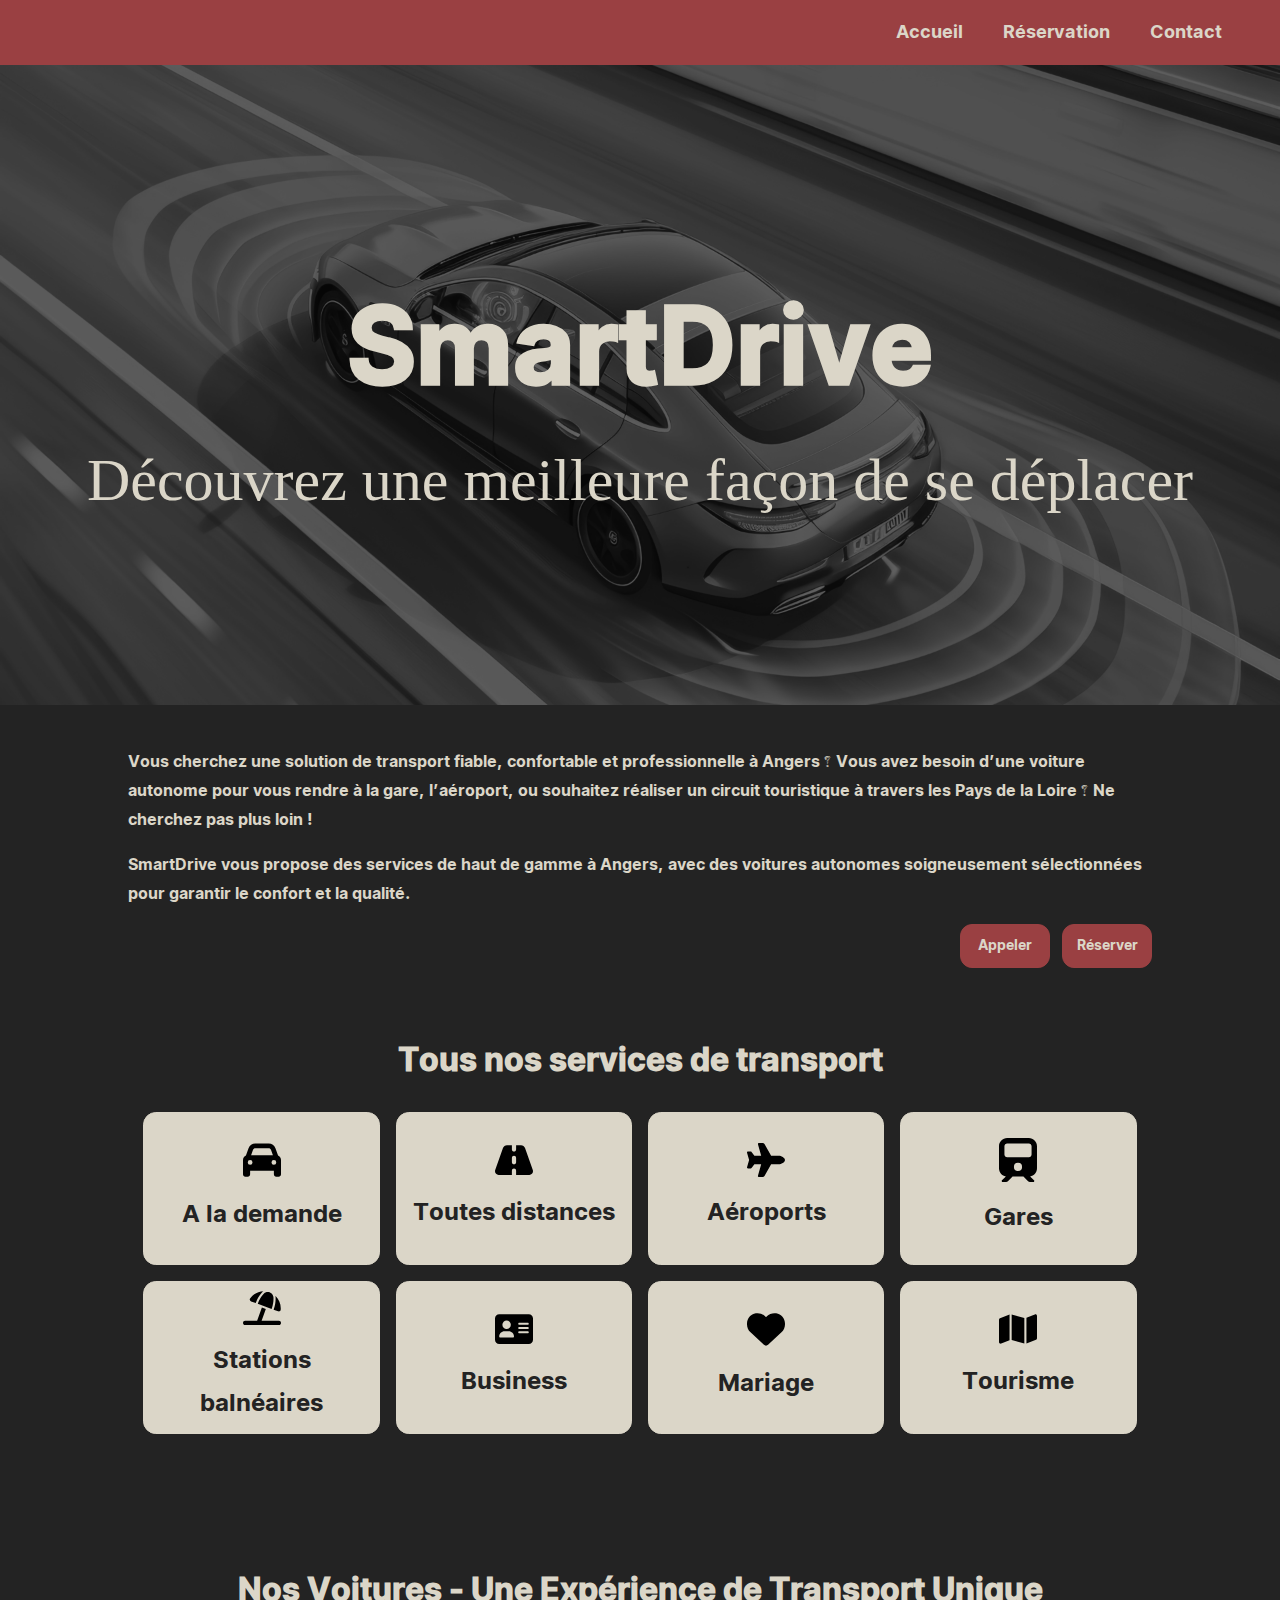
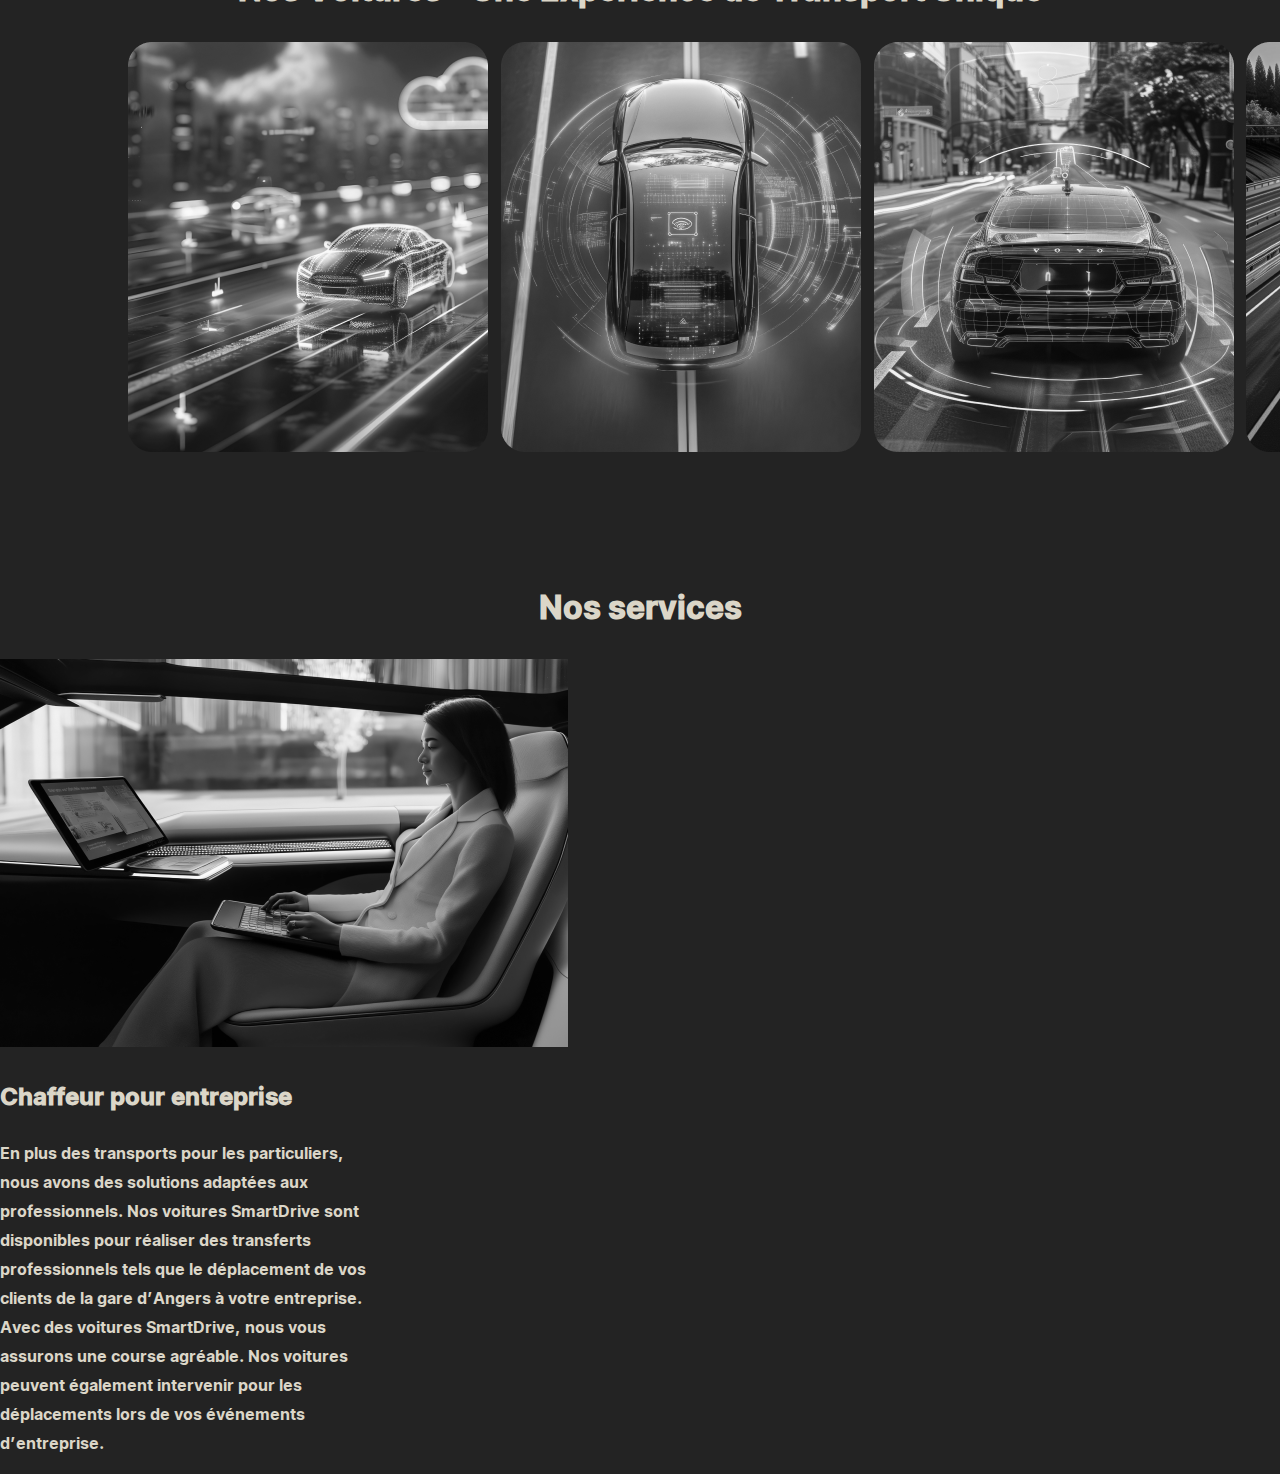
==== index.html @ d7e471d7 "Projet" ====
<!DOCTYPE html>
<html lang="en">
<head>
    <meta charset="UTF-8">
    <meta name="viewport" content="width=device-width, initial-scale=1.0">
    <link rel="stylesheet" href="style.css">
    <link rel="preconnect" href="https://fonts.googleapis.com">
    <link rel="preconnect" href="https://fonts.gstatic.com" crossorigin>
    <link href="https://fonts.googleapis.com/css2?family=Konkhmer+Sleokchher&display=swap" rel="stylesheet">
    <link href="https://fonts.googleapis.com/icon?family=Material+Icons" rel="stylesheet">
    <title>SmartDrive - Accueil</title>
</head>
<body>
    <nav>
        <div id="nav">
            <div id="nav-container">
                <a id="nav-logo" href="">
                    <img src="">
                </a>
                <ul id="nav-listing">
                    <li><a href="index.html">Accueil</a></li>
                    <li><a href="">Réservation</a></li>
                    <li><a href="">Contact</a></li>
                </ul>
            </div>
        </div>
    </nav>
    <header>
        <div id="SmartDrive">
            <h1>SmartDrive</h1>
            <p>Découvrez une meilleure façon de se déplacer</p>
        </div>
    </header>
    <main>
        <div>
            <div id="header-txt">
                <p>Vous cherchez une solution de transport fiable, confortable et professionnelle à Angers ? Vous avez besoin d’une voiture autonome pour vous rendre à la gare, l’aéroport, ou souhaitez réaliser un circuit touristique à travers les Pays de la Loire ? Ne cherchez pas plus loin !</p>
                <p>SmartDrive vous propose des services de haut de gamme à Angers, avec des voitures autonomes soigneusement sélectionnées pour garantir le confort et la qualité.</p>
            </div>
            <div id="CTA">
                <button type="button"><a href="index.html">Appeler</a></button>
                <button type="button"><a href="/">Réserver</a></button>
            </div>
        </div>
        <div>
            <h1>Tous nos services de transport</h1>
        </div>
        <div id="card">
            <button type="button">
                <a href="index.html">
                    <img src="Images/car-solid.svg">
                    <p>A la demande</p>
                </a>
            </button>
            <button type="button">
                <a href="index.html">
                    <img src="Images/road-solid.svg">
                    <p>Toutes distances</p>
                </a>
            </button>
            <button type="button">
                <a href="index.html">
                    <img src="Images/plane-solid.svg">
                    <p>Aéroports</p>
                </a>
            </button>
            <button type="button">
                <a href="index.html">
                    <img src="Images/train-solid.svg">
                    <p>Gares</p>
                </a>
            </button>
            <button type="button">
                <a href="index.html">
                    <img src="Images/umbrella-beach-solid.svg">
                    <p>Stations balnéaires</p>
                </a>
            </button>
            <button type="button">
                <a href="index.html">
                    <img src="Images/address-card-solid.svg">
                    <p>Business</p>
                </a>
            </button>
            <button type="button">
                <a href="index.html">
                    <img src="Images/heart-solid.svg">
                    <p>Mariage</p>
                </a>
            </button>
            <button type="button">
                <a href="index.html">
                    <img src="Images/map-solid.svg">
                    <p>Tourisme</p>
                </a>
            </button>
        </div>
        <div>
            <h1>Nos Voitures - Une Expérience de Transport Unique</h1>
        </div>
        <div id="slider-container">
            <div id="slider">
                <img src="Images/Photo slides.png">
                <img src="Images/Photo slides (1).png">
                <img src="Images/Photo slides (2).png">
                <img src="Images/Photo slides (3).png">
                <img src="Images/Photo slides (4).png">
                <img src="Images/Photo slides (5).png">
                <img src="Images/Photo slides (6).png">
                <img src="Images/Photo slides (7).png">
                <img src="Images/Photo slides (8).png">
            </div>
        </div>
        <div>
            <h1>Nos services</h1>
        </div>
        <div class="service1">
            <img src="Images/Frame 37.png">
            <div class="txt">
                <h2>Chaffeur pour entreprise</h2>
                <p>En plus des transports pour les particuliers, nous avons des solutions adaptées aux professionnels. Nos voitures SmartDrive sont disponibles pour réaliser des transferts professionnels tels que le déplacement de vos clients de la gare d’Angers à votre entreprise. Avec des voitures SmartDrive, nous vous assurons une course agréable. Nos voitures peuvent également intervenir pour les déplacements lors de vos événements d’entreprise.</p>
            </div>
        </div>
    </main>
    <script src="index.js"></script>    
</body> 
</html>
---- style.css ----
body{
    margin: 0;
    padding: 0;
    font-family: "Konkhmer Sleokchher";
    background-color:#232323;
    color: #DBD6C8;
}
#nav{
    background: #9A4042;
}
#nav-container{
    display: flex;
    align-items: center;
    justify-content: space-between;
    margin-inline: auto;
}
#nav-listing{
    display: flex;
    align-items: center;
    list-style: none;
    padding-right: 3vw;
}
#nav-listing a{
    padding: 10px 20px;
    font-size: 18px;
    text-decoration: none;
    color: #DBD6C8;
}
header{
    background-image:url(Images/AdobeStock_826654348\ 1.png);
    background-repeat: no-repeat;
    background-size: cover;
    display: flex;
    justify-content: center;
    align-items: center;
    height: 50vw;
}
#SmartDrive{
    height: auto;
    display: flex;
    justify-content: center;
    align-items: center;
    flex-direction: column;
}
#SmartDrive h1{
    font-size: 106px;
    margin: 0;
}
#SmartDrive p{
    font-family: Castoro;
    font-size: 60px;
    margin: 0;
}
main h1{
    display: flex;
    justify-content: center;
    align-items: center;

}
#header-txt{
    padding: 2vw 10vw 0;
}
#CTA{
    display: flex;
    justify-content: flex-end;
    align-items: flex-start;
    margin:0 10vw 5vw ;
    gap: 1vw;

}
#CTA button{
    background-color: #9A4042;
    width: 7vw;
    height: 3.5vw;
    border: #9A4042 solid 1px;
    border-radius:12px ;

}
#CTA a {
    color: #DBD6C8;
    text-decoration: none;
    font-size: 14px;
    font-family: "Konkhmer Sleokchher";
}
#card {
    display: flex;
    justify-content: center;
    align-items: center;
    flex-wrap: wrap;
    gap: 1.2vw;
    margin:0 10vw 10vw ;
}
#card img{
    width: 3vw;
}
#card button{
    width: 18.5vw;
    height: 12vw;
    color: #232323;
    background-color: #DBD6C8;
    border: #DBD6C8 solid 1px;
    border-radius: 1vw;
}
#card a{
    text-decoration: none;
    font-size: 24px;
    color:#232323;
    font-family: "Konkhmer Sleokchher";
}
#card p{
    margin: 0;
}
#slider-container{
    margin: 0 0 10vw 10vw;
    overflow: hidden;
}
#slider-container #slider{
    display: flex;
    flex-wrap: nowrap;
    gap: 1vw;
    animation: transform 0.1s ease-out;
}
#service1{
    display: flex;
    justify-content: space-between;
    flex-direction: row;
}
.txt{
    width: 30vw;
}
#service1 img{
    width: 50%;
    height: 50%;
}
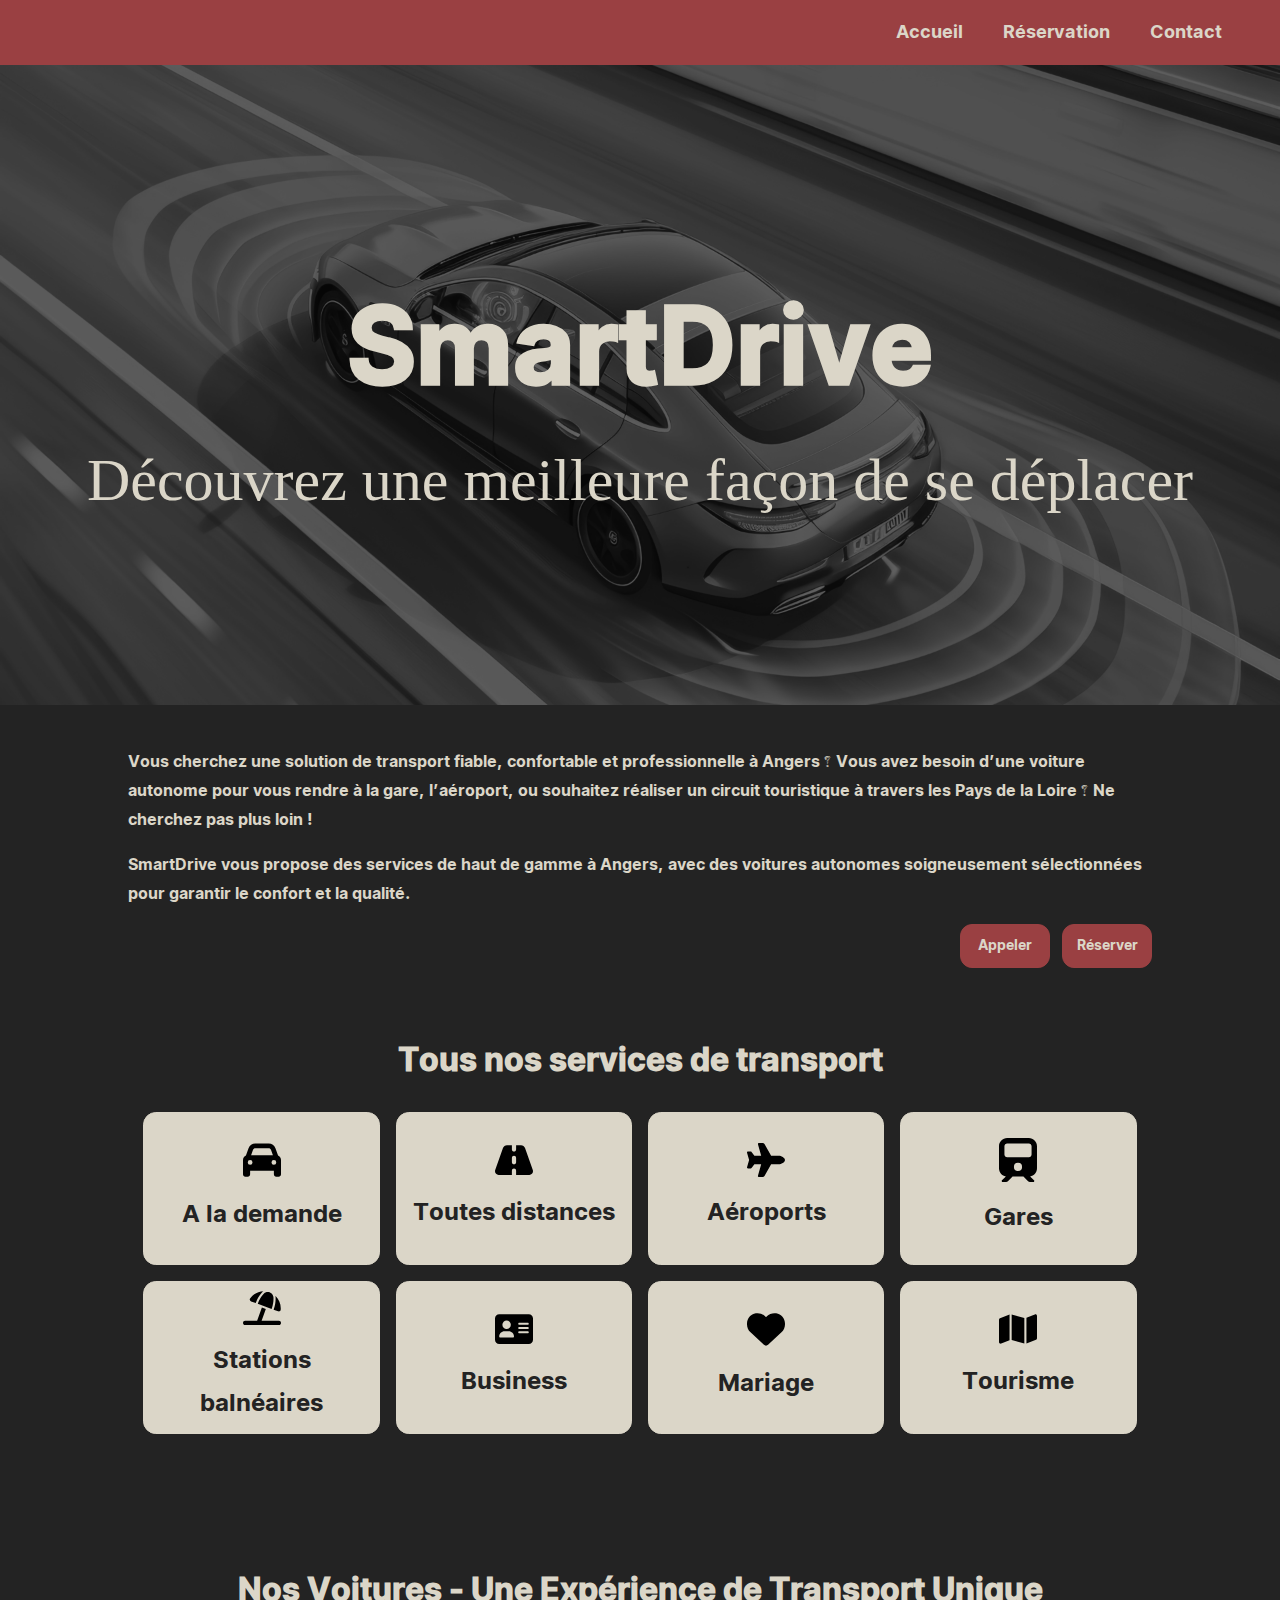
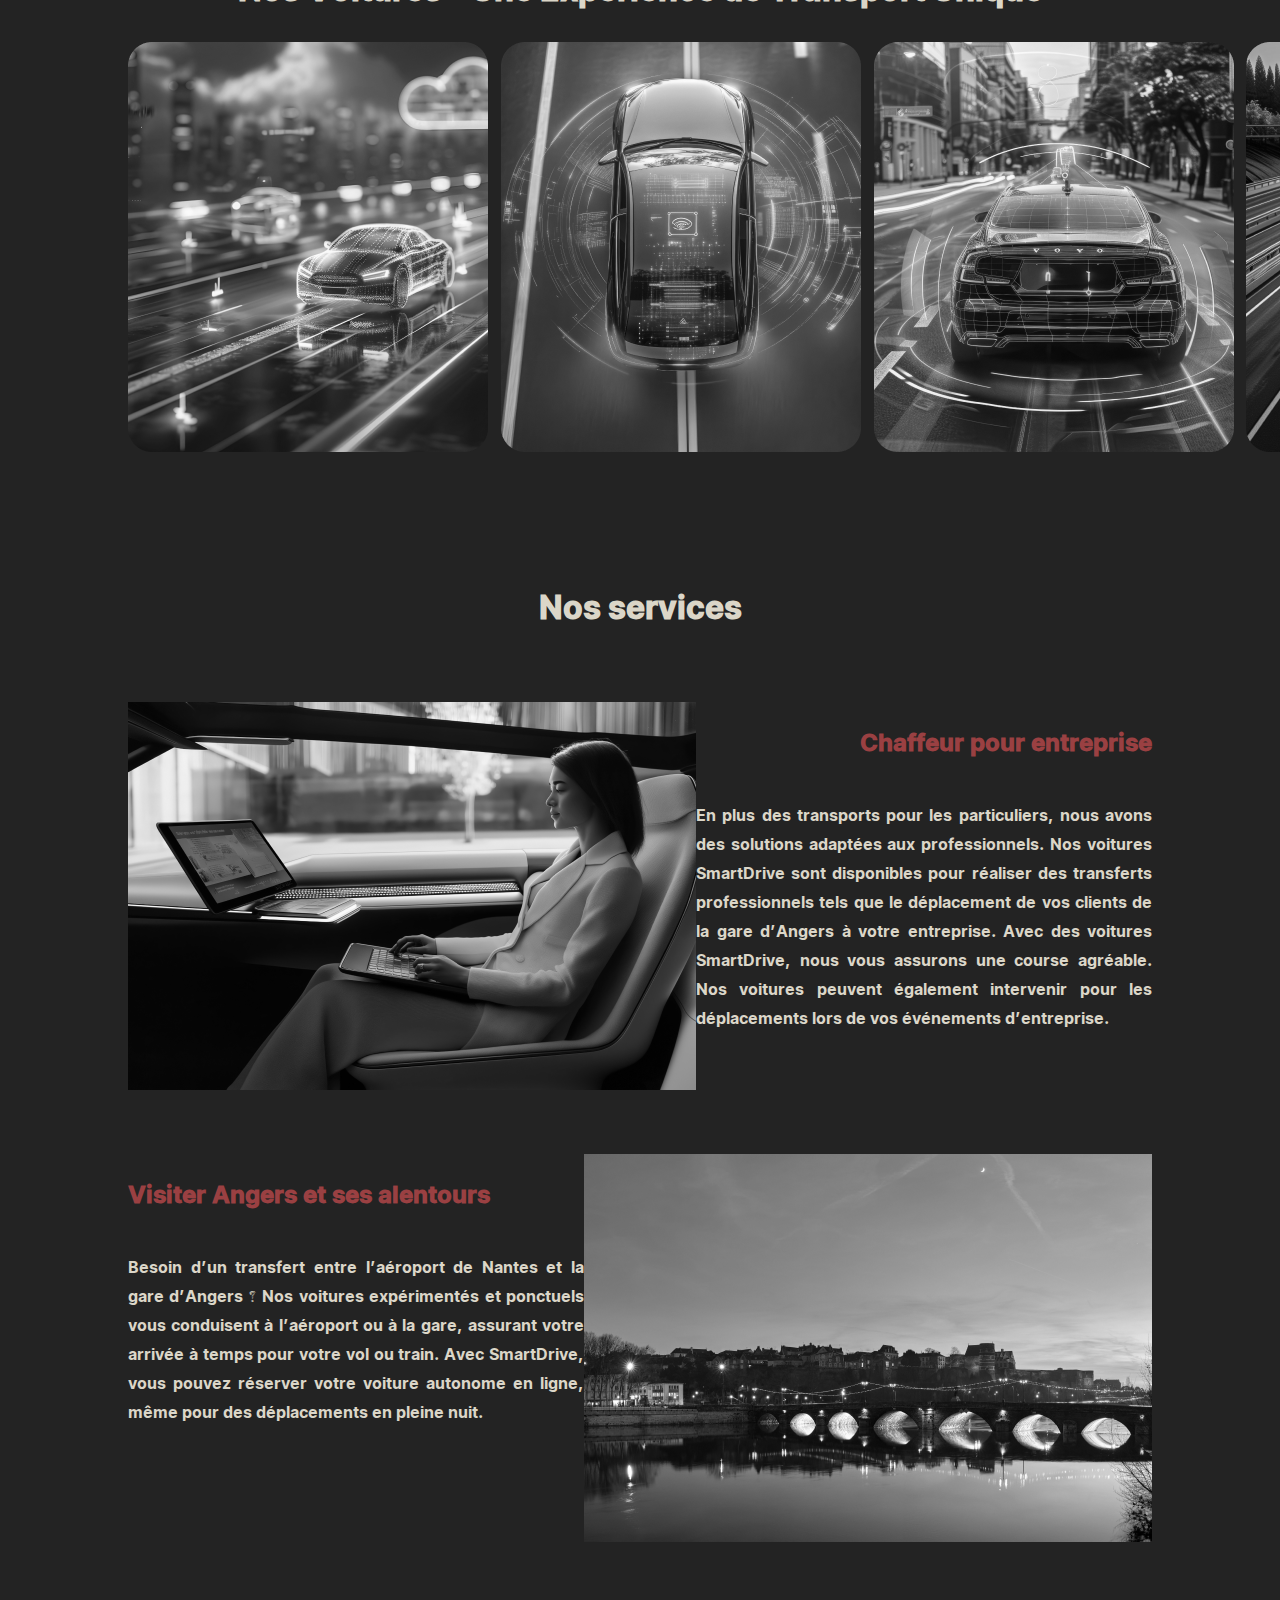
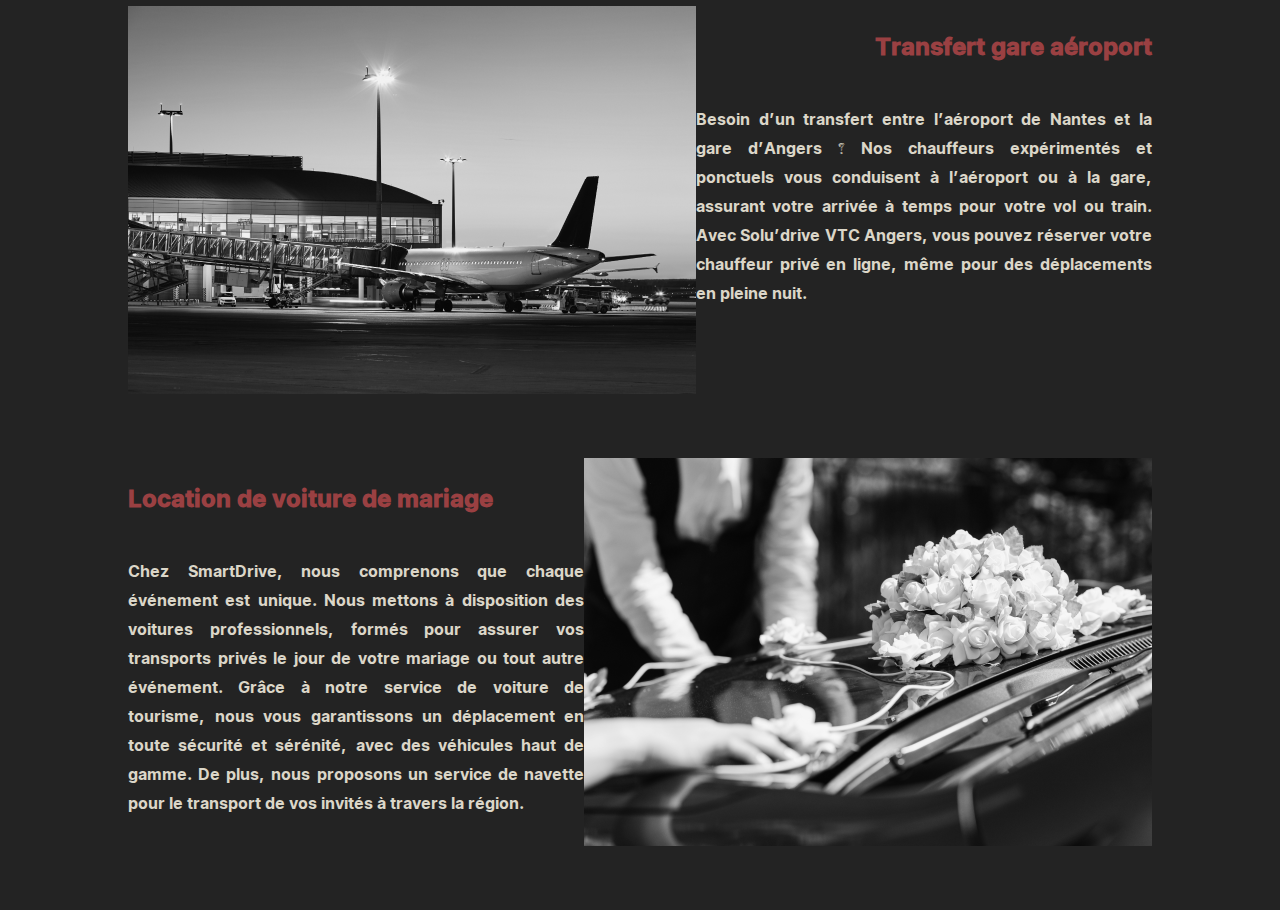
==== commit de7c547c: "Manque Footer" ====
--- a/index.html
+++ b/index.html
@@ -114,14 +114,38 @@
         <div>
             <h1>Nos services</h1>
         </div>
-        <div class="service1">
+        <div class="service">
             <img src="Images/Frame 37.png">
-            <div class="txt">
+            <div class="service-txt">
                 <h2>Chaffeur pour entreprise</h2>
                 <p>En plus des transports pour les particuliers, nous avons des solutions adaptées aux professionnels. Nos voitures SmartDrive sont disponibles pour réaliser des transferts professionnels tels que le déplacement de vos clients de la gare d’Angers à votre entreprise. Avec des voitures SmartDrive, nous vous assurons une course agréable. Nos voitures peuvent également intervenir pour les déplacements lors de vos événements d’entreprise.</p>
             </div>
         </div>
+        <div class="service">
+            <div class="service2-txt">
+                <h2>Visiter Angers et ses alentours</h2>
+                <p>Besoin d’un transfert entre l’aéroport de Nantes et la gare d’Angers ? Nos voitures expérimentés et ponctuels vous conduisent à l’aéroport ou à la gare, assurant votre arrivée à temps pour votre vol ou train. Avec SmartDrive, vous pouvez réserver votre voiture autonome en ligne, même pour des déplacements en pleine nuit.</p>
+            </div>
+            <img src="Images/Frame 37 (1).png">
+        </div>
+        <div class="service">
+            <img src="Images/Frame 37 (2).png">
+            <div class="service-txt">
+                <h2>Transfert gare aéroport</h2>
+                <p>Besoin d’un transfert entre l’aéroport de Nantes et la gare d’Angers ? Nos chauffeurs expérimentés et ponctuels vous conduisent à l’aéroport ou à la gare, assurant votre arrivée à temps pour votre vol ou train. Avec Solu’drive VTC Angers, vous pouvez réserver votre chauffeur privé en ligne, même pour des déplacements en pleine nuit.</p>
+            </div>
+        </div>
+        <div class="service">
+            <div class="service2-txt">
+                <h2>Location de voiture de mariage</h2>
+                <p>Chez SmartDrive, nous comprenons que chaque événement est unique. Nous mettons à disposition des voitures professionnels, formés pour assurer vos transports privés le jour de votre mariage ou tout autre événement. Grâce à notre service de voiture de tourisme, nous vous garantissons un déplacement en toute sécurité et sérénité, avec des véhicules haut de gamme. De plus, nous proposons un service de navette pour le transport de vos invités à travers la région.</p>
+            </div>
+            <img src="Images/Frame 37 (3).png">
+        </div>
     </main>
+    <footer>
+        
+    </footer>
     <script src="index.js"></script>    
 </body> 
 </html>--- a/style.css
+++ b/style.css
@@ -120,15 +120,30 @@
     gap: 1vw;
     animation: transform 0.1s ease-out;
 }
-#service1{
+.service{
     display: flex;
     justify-content: space-between;
     flex-direction: row;
+    margin:5vw 10vw 5vw ;
 }
-.txt{
-    width: 30vw;
+.service-txt{
+    display: flex;
+    align-items: flex-end;
+    flex-direction: column;
+    width: 50%;
+    text-align: justify;
 }
-#service1 img{
+#service img{
+    max-width: 50%;
+    max-height: 50%;
+}
+.service2-txt{
+    display: flex;
+    align-items: flex-start;
+    flex-direction: column;
     width: 50%;
-    height: 50%;
+    text-align: justify;
+}
+.service h2{
+    color: #9A4042;
 }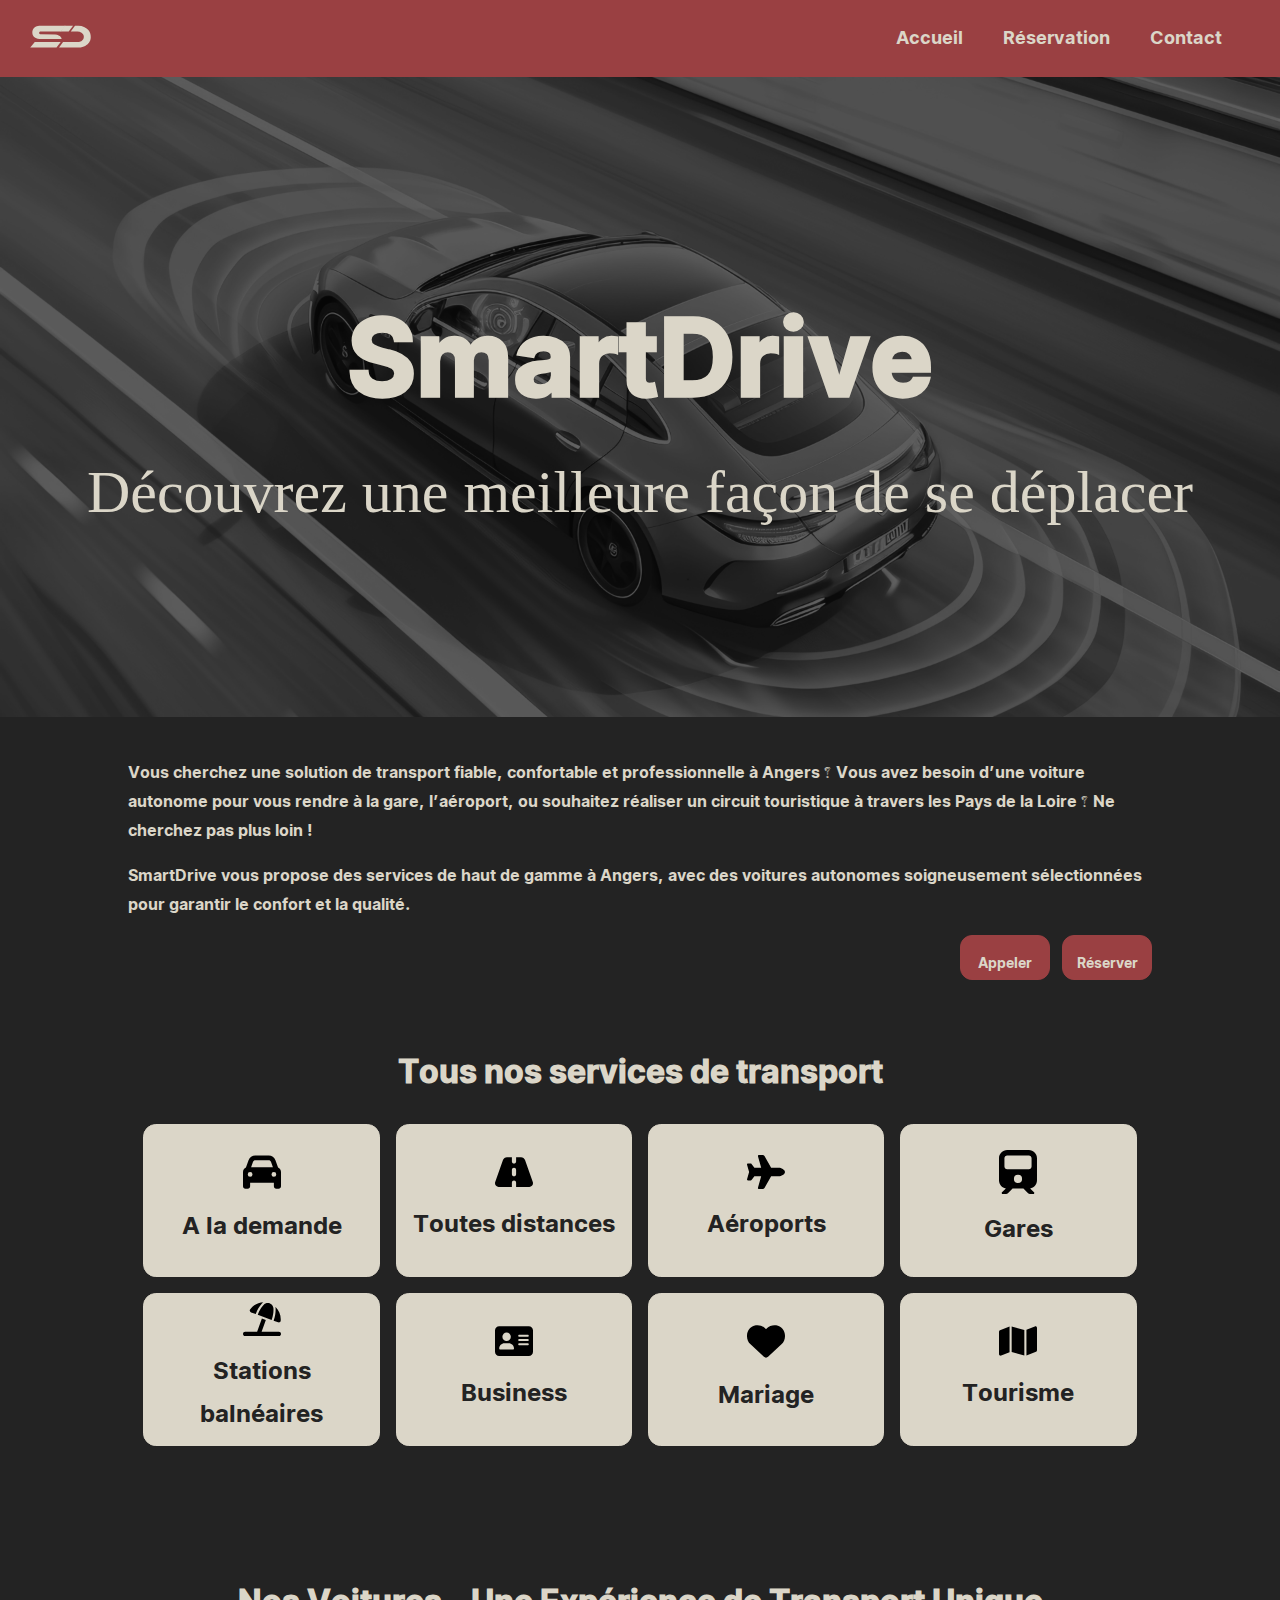
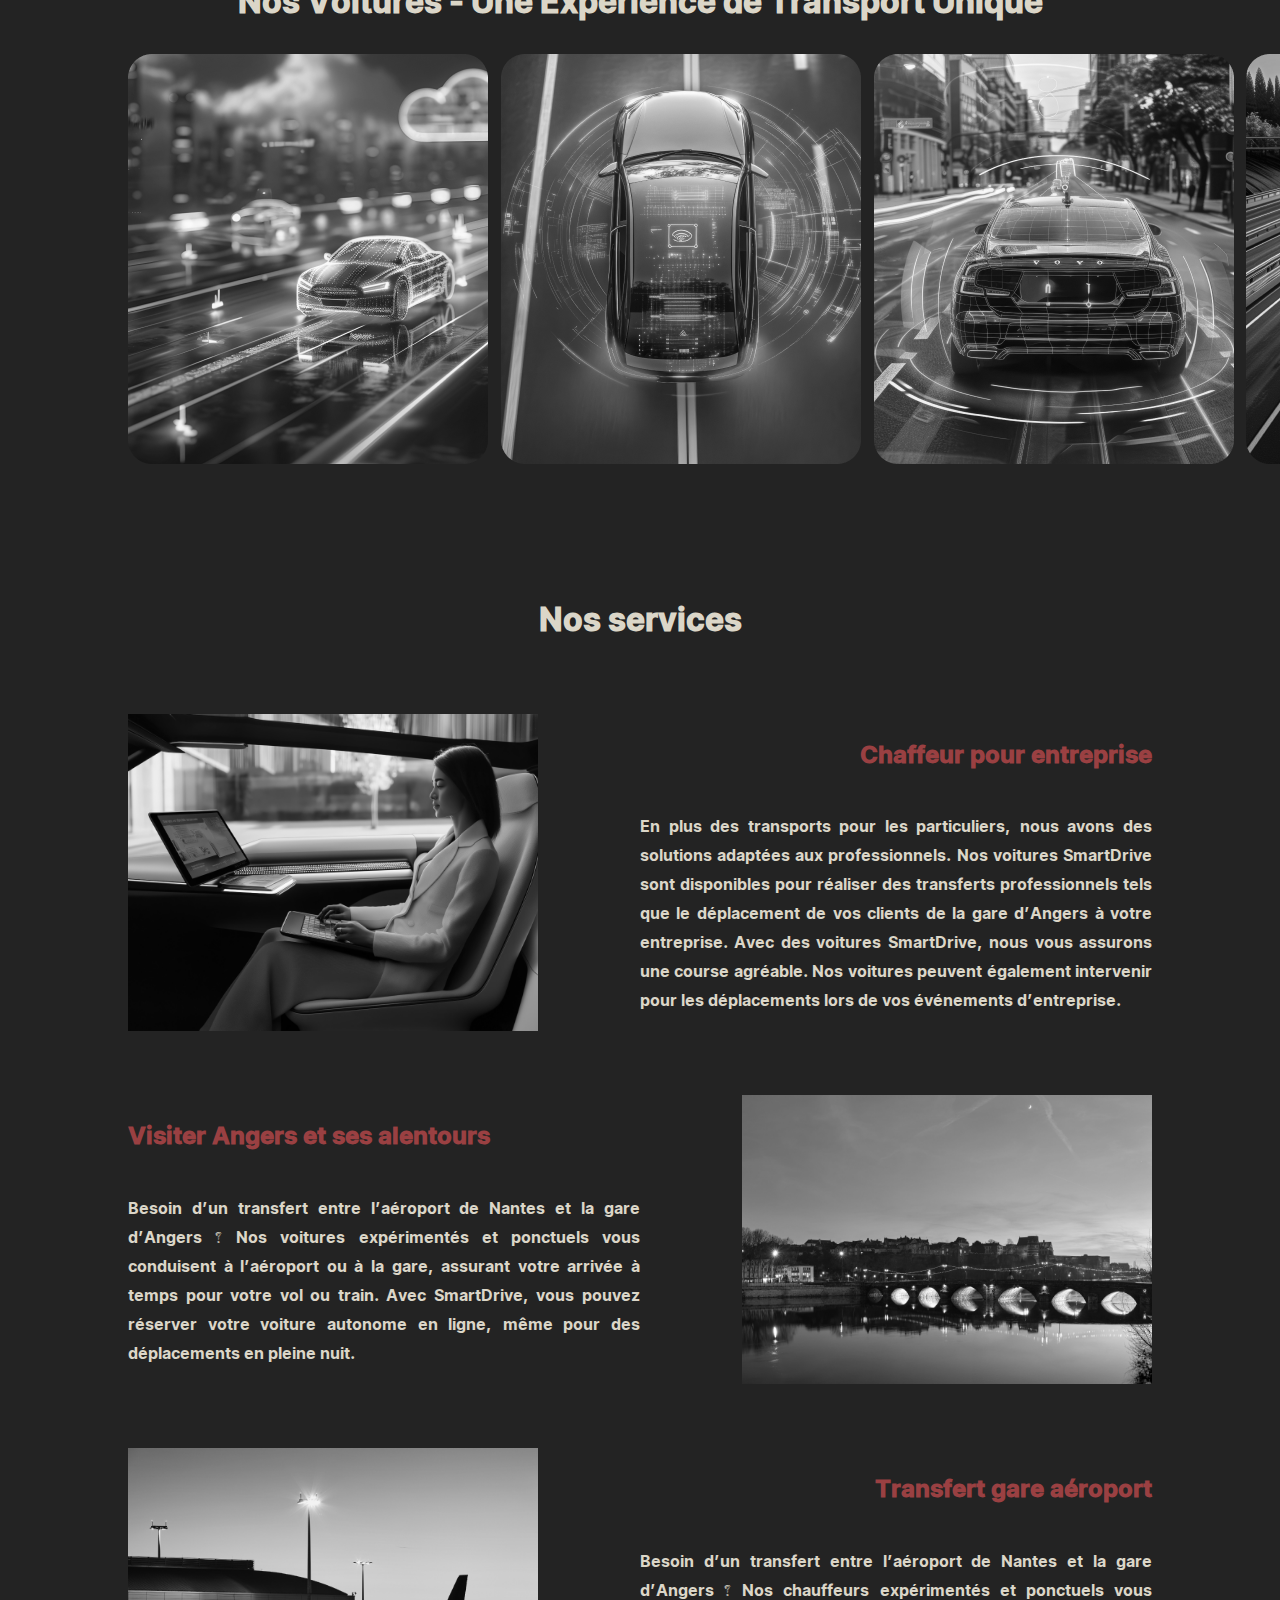
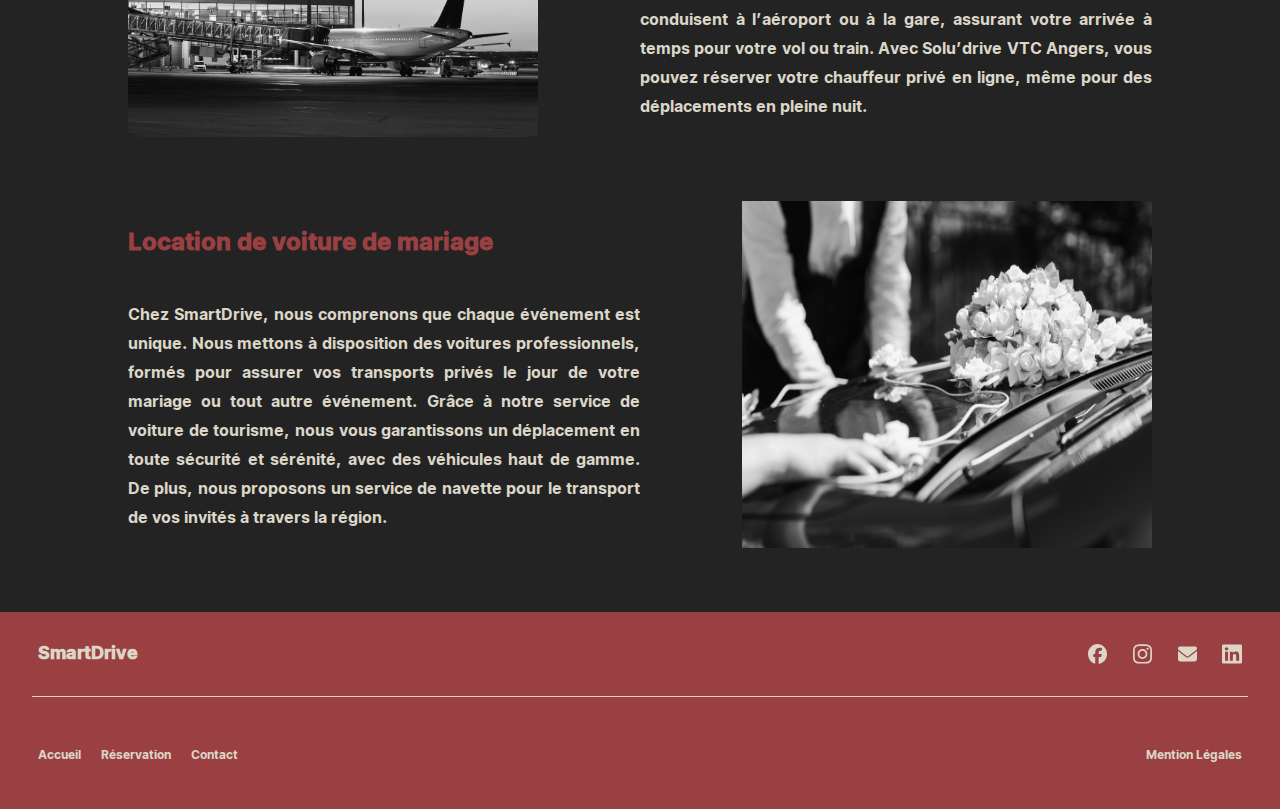
==== commit 46d19174: "hover and footer add + reservation create" ====
--- a/index.html
+++ b/index.html
@@ -8,19 +8,20 @@
     <link rel="preconnect" href="https://fonts.gstatic.com" crossorigin>
     <link href="https://fonts.googleapis.com/css2?family=Konkhmer+Sleokchher&display=swap" rel="stylesheet">
     <link href="https://fonts.googleapis.com/icon?family=Material+Icons" rel="stylesheet">
+    <link rel="icon" type="image/x-svg" href="Images/Plan de travail 1_1.svg">
     <title>SmartDrive - Accueil</title>
 </head>
 <body>
     <nav>
         <div id="nav">
             <div id="nav-container">
-                <a id="nav-logo" href="">
-                    <img src="">
+                <a id="nav-logo" href="index.html">
+                    <img src="Images/Plan de travail 1_1.svg">
                 </a>
-                <ul id="nav-listing">
+                <ul class="nav-listing">
                     <li><a href="index.html">Accueil</a></li>
-                    <li><a href="">Réservation</a></li>
-                    <li><a href="">Contact</a></li>
+                    <li><a href="reservation.html">Réservation</a></li>
+                    <li><a href="contact.html">Contact</a></li>
                 </ul>
             </div>
         </div>
@@ -38,8 +39,8 @@
                 <p>SmartDrive vous propose des services de haut de gamme à Angers, avec des voitures autonomes soigneusement sélectionnées pour garantir le confort et la qualité.</p>
             </div>
             <div id="CTA">
-                <button type="button"><a href="index.html">Appeler</a></button>
-                <button type="button"><a href="/">Réserver</a></button>
+                <button type="button"><a href="index.html"><p>Appeler</p></a></button>
+                <button type="button"><a href="/"><p>Réserver</p></a></button>
             </div>
         </div>
         <div>
@@ -144,7 +145,36 @@
         </div>
     </main>
     <footer>
-        
+        <div id="headfooter">
+            <h1>SmartDrive</h1>
+            <div id="reseau">
+                <a href="">
+                    <img src="Images/facebook-brands-solid.svg">
+                </a>
+                <a href="">
+                    <img src="Images/instagram-brands-solid.svg">
+                </a>
+                <a href="">
+                    <img src="Images/envelope-solid.svg">
+                </a>
+                <a href="">
+                    <img src="Images/linkedin-brands-solid.svg">
+                </a>
+            </div>
+        </div>
+        <div id="horizontal-line">
+            <div id="line"></div>
+        </div>
+        <div id="bottomfooter">
+            <ul class="nav-listing">
+                <li><a href="index.html">Accueil</a></li>
+                <li><a href="reservation.html">Réservation</a></li>
+                <li><a href="contact.html">Contact</a></li>
+            </ul>
+            <div id="mention">
+                <a href="mention.html">Mention Légales</a>
+            </div>
+        </div>
     </footer>
     <script src="index.js"></script>    
 </body> 
--- a/style.css
+++ b/style.css
@@ -14,17 +14,28 @@
     justify-content: space-between;
     margin-inline: auto;
 }
-#nav-listing{
+.nav-listing{
     display: flex;
     align-items: center;
     list-style: none;
     padding-right: 3vw;
 }
-#nav-listing a{
+.nav-listing a{
     padding: 10px 20px;
     font-size: 18px;
     text-decoration: none;
     color: #DBD6C8;
+}
+.nav-listing a:hover{
+    color: #232323;
+}
+#nav-logo{
+    display: flex;
+    align-items: center;
+}
+#nav-logo img{
+    padding: 0 22px;
+    max-width:6vw ;
 }
 header{
     background-image:url(Images/AdobeStock_826654348\ 1.png);
@@ -74,13 +85,24 @@
     height: 3.5vw;
     border: #9A4042 solid 1px;
     border-radius:12px ;
+    color: #DBD6C8;
 
 }
 #CTA a {
-    color: #DBD6C8;
-    text-decoration: none;
+    text-decoration: none;
+}
+#CTA p {
     font-size: 14px;
     font-family: "Konkhmer Sleokchher";
+    color: #DBD6C8;
+}
+#CTA button:hover{
+    background-color: #DBD6C8;
+    color: #9A4042;
+    border: #DBD6C8;
+}
+#CTA p:hover{
+    color: #9A4042;
 }
 #card {
     display: flex;
@@ -109,6 +131,9 @@
 }
 #card p{
     margin: 0;
+}#card button:hover{
+    background-color: #9A4042;
+    border: #9A4042;
 }
 #slider-container{
     margin: 0 0 10vw 10vw;
@@ -118,7 +143,31 @@
     display: flex;
     flex-wrap: nowrap;
     gap: 1vw;
-    animation: transform 0.1s ease-out;
+    animation: transform 12s infinite ease-in-out;
+}
+#slider img{
+    width: 30vw;
+}
+@keyframes transform{
+    0%,
+    20%{
+        transform: translateX(0);
+    }
+    25%,
+    45%{
+        transform: translateX(-100%);
+    }
+    50%,
+    70%{
+        transform: translateX(-200%);
+    }
+    75%,
+    95%{
+        transform: translateX(-300%);
+    }
+    100%{
+        transform: translateX(-400);
+    }
 }
 .service{
     display: flex;
@@ -133,9 +182,8 @@
     width: 50%;
     text-align: justify;
 }
-#service img{
-    max-width: 50%;
-    max-height: 50%;
+.service img{
+    max-width: 40%;
 }
 .service2-txt{
     display: flex;
@@ -146,4 +194,57 @@
 }
 .service h2{
     color: #9A4042;
+}
+footer{
+    background-color: #9A4042;
+}
+#headfooter{
+    display: flex;
+    justify-content: space-between;
+    align-items: center;
+    margin: 0 3vw 0;
+    padding: 2vw 0;
+}
+#headfooter h1{
+    font-size: 18px ;
+    margin: 0;
+}
+#reseau{
+    display: flex;
+    justify-content: center;
+    align-items: center;
+    gap: 2vw;
+}
+#headfooter a{
+    min-width: 1.5vw;
+}
+#headfooter img{
+    display: flex;
+    justify-content: center;
+}
+#horizontal-line{
+    display: flex;
+    align-items: center;
+    justify-content: center;
+}
+#line{
+    width: 95%;
+    height: 1px;
+    background-color: #DBD6C8;
+}
+#bottomfooter{
+    display: flex;
+    justify-content: space-between;
+    align-items: center;
+    margin: 0 3vw 0;
+    padding: 2vw 0;
+}
+#bottomfooter ul{
+    padding: 0;
+}
+#bottomfooter a{
+    padding-left: 0;
+    color: #DBD6C8;
+    text-decoration: none;
+    font-size: 12px;
 }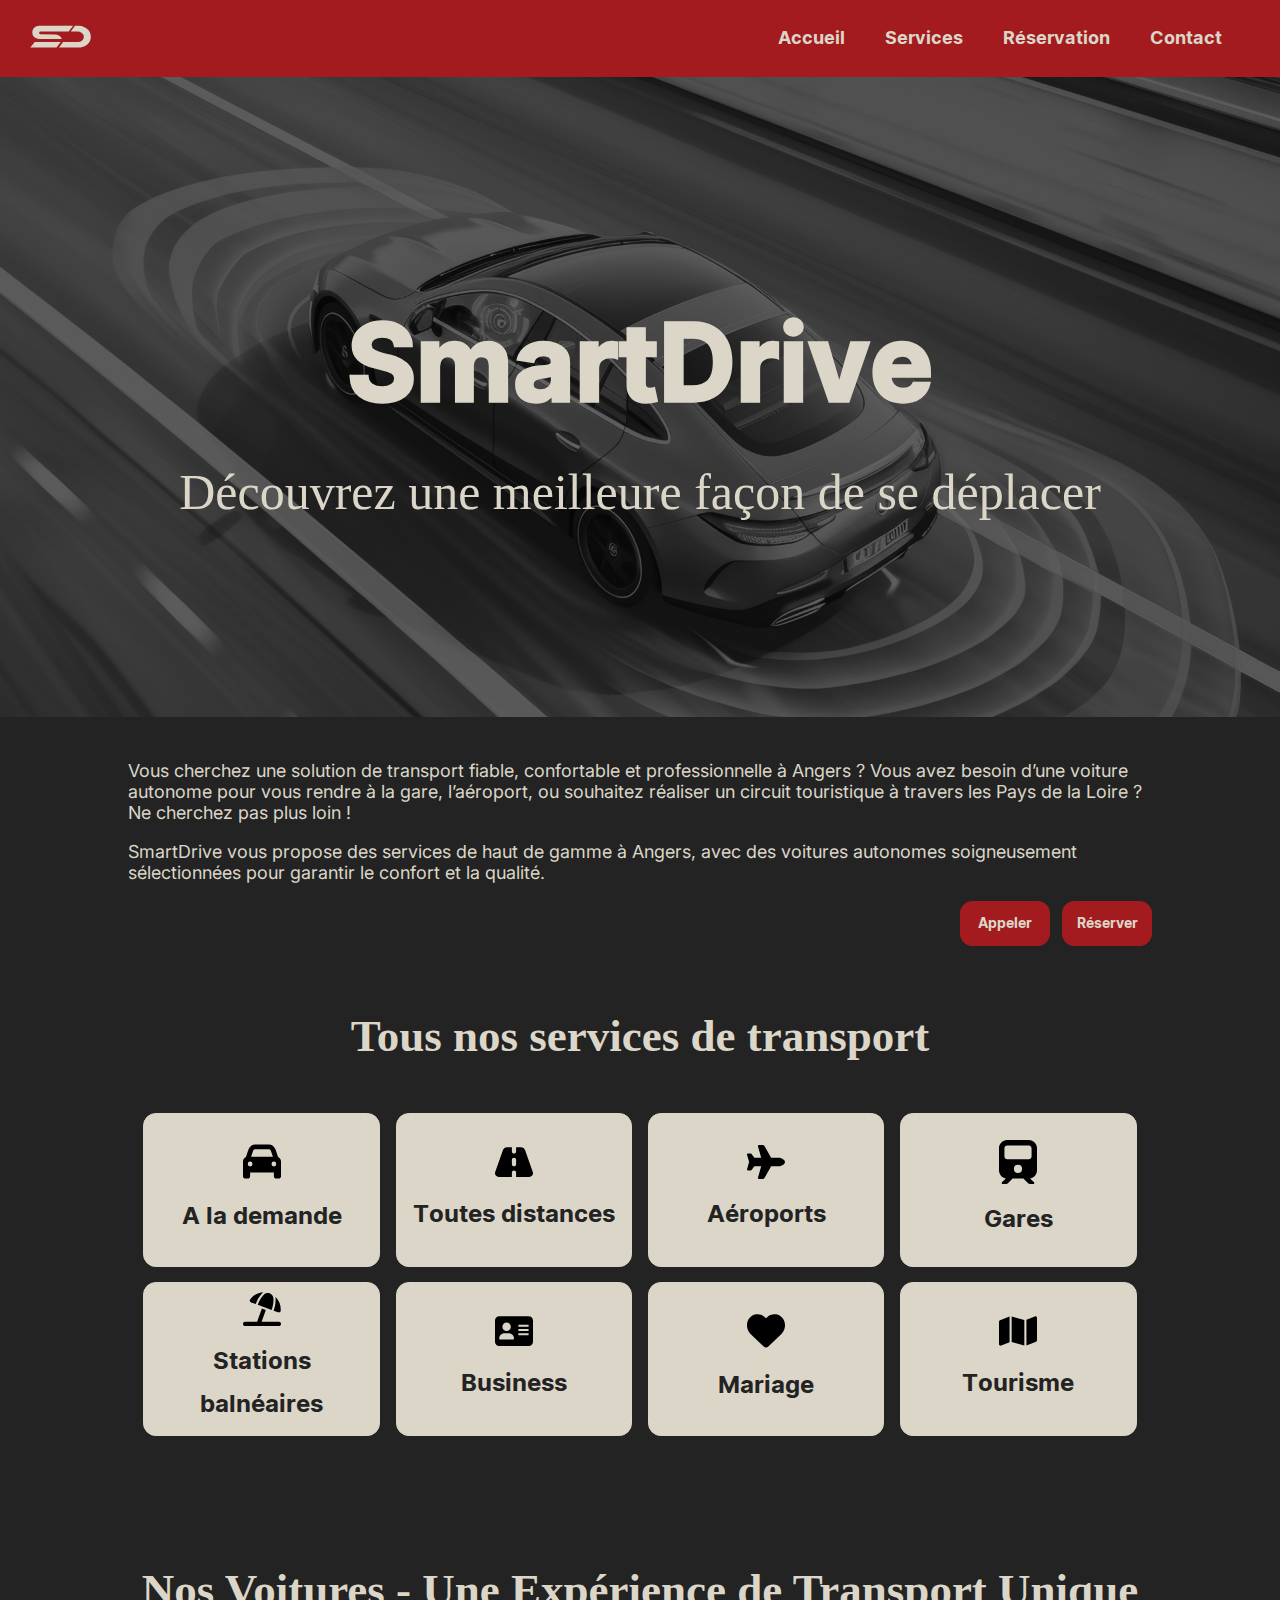
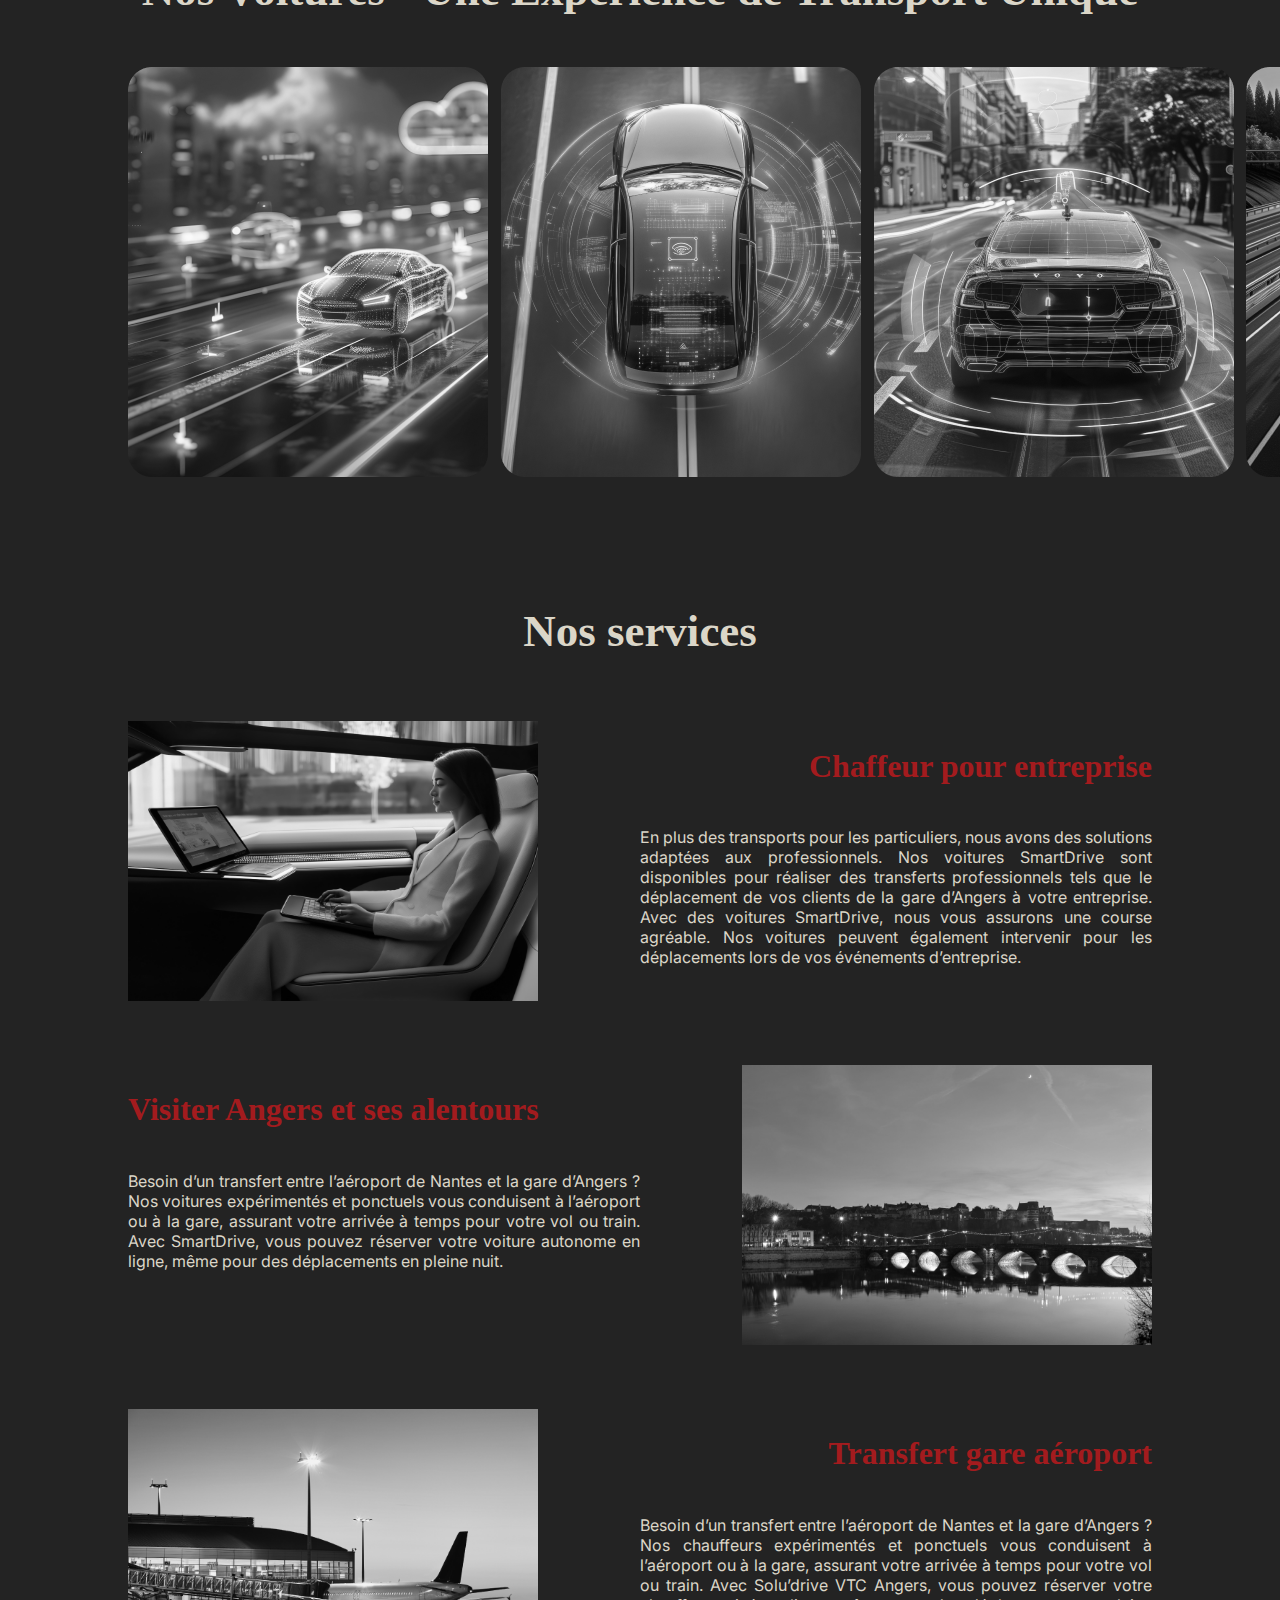
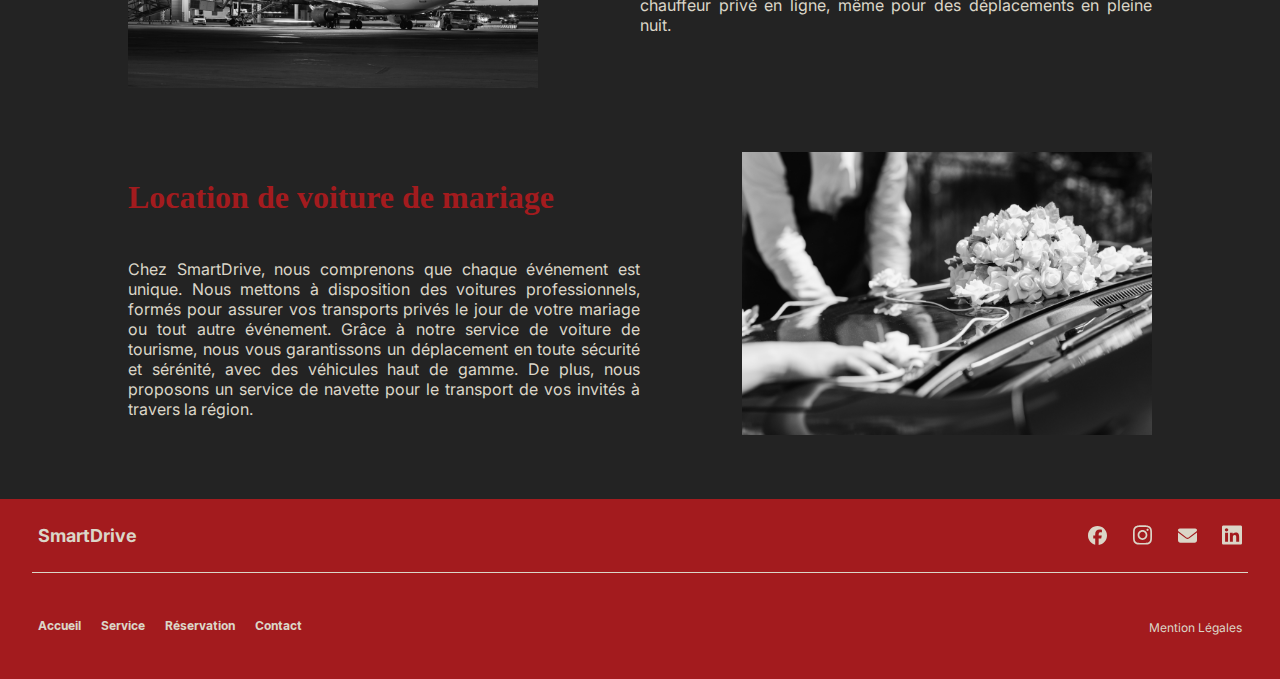
==== commit 3817f17c: "reservation + contact + mentions légales" ====
--- a/index.html
+++ b/index.html
@@ -20,13 +20,15 @@
                 </a>
                 <ul class="nav-listing">
                     <li><a href="index.html">Accueil</a></li>
-                    <li><a href="reservation.html">Réservation</a></li>
+                    <li><a href="contact.html">Services</a></li>
+                    <li><a href="réservation.html">Réservation</a></li>
                     <li><a href="contact.html">Contact</a></li>
+                    
                 </ul>
             </div>
         </div>
     </nav>
-    <header>
+    <header id="SD">
         <div id="SmartDrive">
             <h1>SmartDrive</h1>
             <p>Découvrez une meilleure façon de se déplacer</p>
@@ -39,8 +41,8 @@
                 <p>SmartDrive vous propose des services de haut de gamme à Angers, avec des voitures autonomes soigneusement sélectionnées pour garantir le confort et la qualité.</p>
             </div>
             <div id="CTA">
-                <button type="button"><a href="index.html"><p>Appeler</p></a></button>
-                <button type="button"><a href="/"><p>Réserver</p></a></button>
+                <button type="button"><a href="index.html">Appeler</a></button>
+                <button type="button"><a href="/">Réserver</a></button>
             </div>
         </div>
         <div>
@@ -110,6 +112,7 @@
                 <img src="Images/Photo slides (6).png">
                 <img src="Images/Photo slides (7).png">
                 <img src="Images/Photo slides (8).png">
+                <img src="Images/Photo slides.png">
             </div>
         </div>
         <div>
@@ -162,13 +165,14 @@
                 </a>
             </div>
         </div>
-        <div id="horizontal-line">
-            <div id="line"></div>
+        <div id="line">
+            <div id="horizontal-line"></div>
         </div>
         <div id="bottomfooter">
             <ul class="nav-listing">
-                <li><a href="index.html">Accueil</a></li>
-                <li><a href="reservation.html">Réservation</a></li>
+                <li><a href="#nav" >Accueil</a></li>
+                <li><a href="contact.html">Service</a></li>
+                <li><a href="réservation.html">Réservation</a></li>
                 <li><a href="contact.html">Contact</a></li>
             </ul>
             <div id="mention">
--- a/style.css
+++ b/style.css
@@ -1,12 +1,14 @@
+@import url('https://fonts.googleapis.com/css2?family=Inter:ital,opsz,wght@0,14..32,100..900;1,14..32,100..900&family=Konkhmer+Sleokchher&display=swap');
+
 body{
     margin: 0;
     padding: 0;
-    font-family: "Konkhmer Sleokchher";
+    font-family: "Inter";
     background-color:#232323;
     color: #DBD6C8;
 }
 #nav{
-    background: #9A4042;
+    background: #A31B1E;
 }
 #nav-container{
     display: flex;
@@ -25,6 +27,7 @@
     font-size: 18px;
     text-decoration: none;
     color: #DBD6C8;
+    font-family: "konkhmer Sleokchher";
 }
 .nav-listing a:hover{
     color: #232323;
@@ -37,7 +40,7 @@
     padding: 0 22px;
     max-width:6vw ;
 }
-header{
+#SD{
     background-image:url(Images/AdobeStock_826654348\ 1.png);
     background-repeat: no-repeat;
     background-size: cover;
@@ -54,21 +57,25 @@
     flex-direction: column;
 }
 #SmartDrive h1{
+    font-family: "Konkhmer Sleokchher";
     font-size: 106px;
     margin: 0;
 }
 #SmartDrive p{
     font-family: Castoro;
-    font-size: 60px;
+    font-size: 50px;
     margin: 0;
 }
 main h1{
     display: flex;
     justify-content: center;
     align-items: center;
-
+    font-family: Castoro;
+    font-size: 45px;
+    margin: 4vw 0;
 }
 #header-txt{
+    font-size: 18px;
     padding: 2vw 10vw 0;
 }
 #CTA{
@@ -80,29 +87,27 @@
 
 }
 #CTA button{
-    background-color: #9A4042;
+    background-color: #A31B1E;
     width: 7vw;
     height: 3.5vw;
-    border: #9A4042 solid 1px;
+    border: #A31B1E solid 1px;
     border-radius:12px ;
     color: #DBD6C8;
 
 }
 #CTA a {
     text-decoration: none;
-}
-#CTA p {
     font-size: 14px;
     font-family: "Konkhmer Sleokchher";
     color: #DBD6C8;
 }
 #CTA button:hover{
     background-color: #DBD6C8;
-    color: #9A4042;
+    color: #A31B1E;
     border: #DBD6C8;
 }
-#CTA p:hover{
-    color: #9A4042;
+#CTA a:hover{
+    color: #A31B1E;
 }
 #card {
     display: flex;
@@ -132,8 +137,8 @@
 #card p{
     margin: 0;
 }#card button:hover{
-    background-color: #9A4042;
-    border: #9A4042;
+    background-color: #A31B1E;
+    border: #A31B1E;
 }
 #slider-container{
     margin: 0 0 10vw 10vw;
@@ -193,10 +198,12 @@
     text-align: justify;
 }
 .service h2{
-    color: #9A4042;
+    color: #A31B1E;
+    font-family: Castoro;
+    font-size: 32px;
 }
 footer{
-    background-color: #9A4042;
+    background-color: #A31B1E;
 }
 #headfooter{
     display: flex;
@@ -222,12 +229,12 @@
     display: flex;
     justify-content: center;
 }
+#line{
+    display: flex;
+    align-items: center;
+    justify-content: center;
+}
 #horizontal-line{
-    display: flex;
-    align-items: center;
-    justify-content: center;
-}
-#line{
     width: 95%;
     height: 1px;
     background-color: #DBD6C8;
@@ -247,4 +254,234 @@
     color: #DBD6C8;
     text-decoration: none;
     font-size: 12px;
-}+}
+.vertical-line{
+    height: 30vw;
+    width: 1px;
+    background-color: #DBD6C8;
+}
+.lieu{
+    display: flex;
+    justify-content: center;
+    flex-direction: column;
+}
+.reservation .lieu input{
+    width: 40vw; 
+}
+.reservation{
+    display: flex;
+    margin-bottom: 5vw;
+}
+#form-gauche{
+    display: flex;
+    justify-content: flex-start;
+    align-items: flex-start;
+    flex-direction: column;
+    margin: 0 5vw 0 ;
+}
+#form-droite{
+    display: flex;
+    justify-content: flex-start;
+    align-items: flex-start;
+    flex-direction: column;
+    margin: 0 5vw 0 ;
+}
+#aller-retour input{
+    width: 1vw;
+    margin: 0 2vw 2vw 0;
+    height: 1vw;
+}
+#aller-retour{
+    margin-top: 2vw;
+}
+#date-horaire{
+    display: flex;
+    justify-content: space-between;
+    gap: 1vw;
+}
+#date{
+    display: flex;
+    justify-content: center;
+    flex-direction: column;
+}
+#horaire{
+    display: flex;
+    justify-content: center;
+    flex-direction: column;
+}
+#adulte-enfant-bebe{
+    display: flex;
+    justify-content: space-between;
+    gap: 1vw;
+}
+.adulte{
+    display: flex;
+    justify-content: center;
+    flex-direction: column;
+}
+#nom-prenom{
+    margin-top: 3.5vw;
+    display: flex;
+    justify-content: space-between;
+    gap: 12vw;
+}
+.nom{
+    display: flex;
+    justify-content: center;
+    flex-direction: column;
+}
+#phone-email{
+    display: flex;
+    justify-content: space-between;
+    gap: 12vw;
+}
+.phone{
+    display: flex;
+    justify-content: center;
+    flex-direction: column;
+}
+#comment{
+    display: flex;
+    flex-direction: column;
+}
+.reservation h2{
+    font-size: 24px;
+    font-family: "Konkhmer Sleokchher";
+    margin-bottom: 2vw;
+    font-weight: normal;
+}
+.reservation input{
+    width: 12.5vw;
+    height: 2vw;
+    border: #DBD6C8 solid 1px;
+    border-radius: 5px;
+    margin: 1vw 0 2vw;
+    font-size: 16px;
+    font-family: "Inter";
+}
+.reservation textarea{
+    width: 38vw;
+    height: 10vw;
+    border: #DBD6C8 solid 1px;
+    border-radius: 5px;
+    margin: 1vw 0 2vw;
+    font-size: 16px;
+    font-family: "Inter";
+}
+#submit{
+    display: flex;
+    justify-content: flex-end;
+    width: 100%;
+}
+#submit button{
+    background-color: #A31B1E;
+    width: 7vw;
+    height: 3.5vw;
+    border: #A31B1E solid 1px;
+    border-radius: 10px;
+    color: #DBD6C8;
+    font-size: 16px;
+}
+#submit button:hover{
+    background-color: #DBD6C8;
+    color: #A31B1E;
+    border: #DBD6C8;
+}
+#contact {
+    background: rgba(211, 211, 211, 0.5);
+    background-image: url(Images/AdobeStock_509058265\ 1.png);
+    background-size: cover;
+    background-position: 50%;
+    background-repeat: no-repeat;
+    display: flex;
+    justify-content: center;
+    align-items: center;
+    height: 40vw;
+}
+.vline{
+    display: flex;
+    align-items: center;
+    justify-content: center;
+}
+#coordonnees{
+    display: flex;
+    justify-content: center;
+    align-items: center;
+    gap: 1vw;
+    margin: 5vw 0;
+}
+#telephone{
+    display: flex;
+    justify-content: center;
+    align-items: center;
+    flex-direction: column;
+    gap: 1vw;
+    width: 33vw;
+}
+#mail{
+    display: flex;
+    justify-content: center;
+    align-items: center;
+    flex-direction: column;
+    gap: 1vw;
+    width: 33vw;
+}
+#dispo{
+    display: flex;
+    justify-content: center;
+    align-items: center;
+    flex-direction: column;
+    gap: 1vw;
+    width: 33vw;
+}
+#coordonnees img{
+    width: 3vw;
+}
+#contactez-nous h1{
+    font-family: "Konkhmer Sleokchher";
+    font-size: 90px;
+    margin: 0;
+}
+#message{
+    display: flex;
+    justify-content: center;
+    align-items: center;
+    flex-direction: column;
+    margin: 5vw;
+}
+#message input{
+    width: 19vw;
+    height: 4vw;
+    border: #DBD6C8 solid 3px;
+    border-radius: 10px;
+    font-size: 16px;
+    font-family: "Inter";
+    color: #DBD6C8;
+    background-color: #232323;
+}
+#npte{
+    display: flex;
+    justify-content: center;
+    align-items: center;
+    flex-direction: row;
+    gap: 4vw;
+    margin: 5vw 0;
+}
+#message textarea{
+    width: 90vw;
+    height: 20vw;
+    border: #DBD6C8 solid 3px;
+    border-radius: 10px;
+    font-size: 16px;
+    font-family: "Inter";
+    background-color: #232323;
+    color: #DBD6C8;
+    margin-bottom: 2vw;
+}
+::placeholder{
+    color: #DBD6C8;
+    padding-left: 1vw;
+}
+#message textarea::placeholder{
+    padding: 1vw;
+}
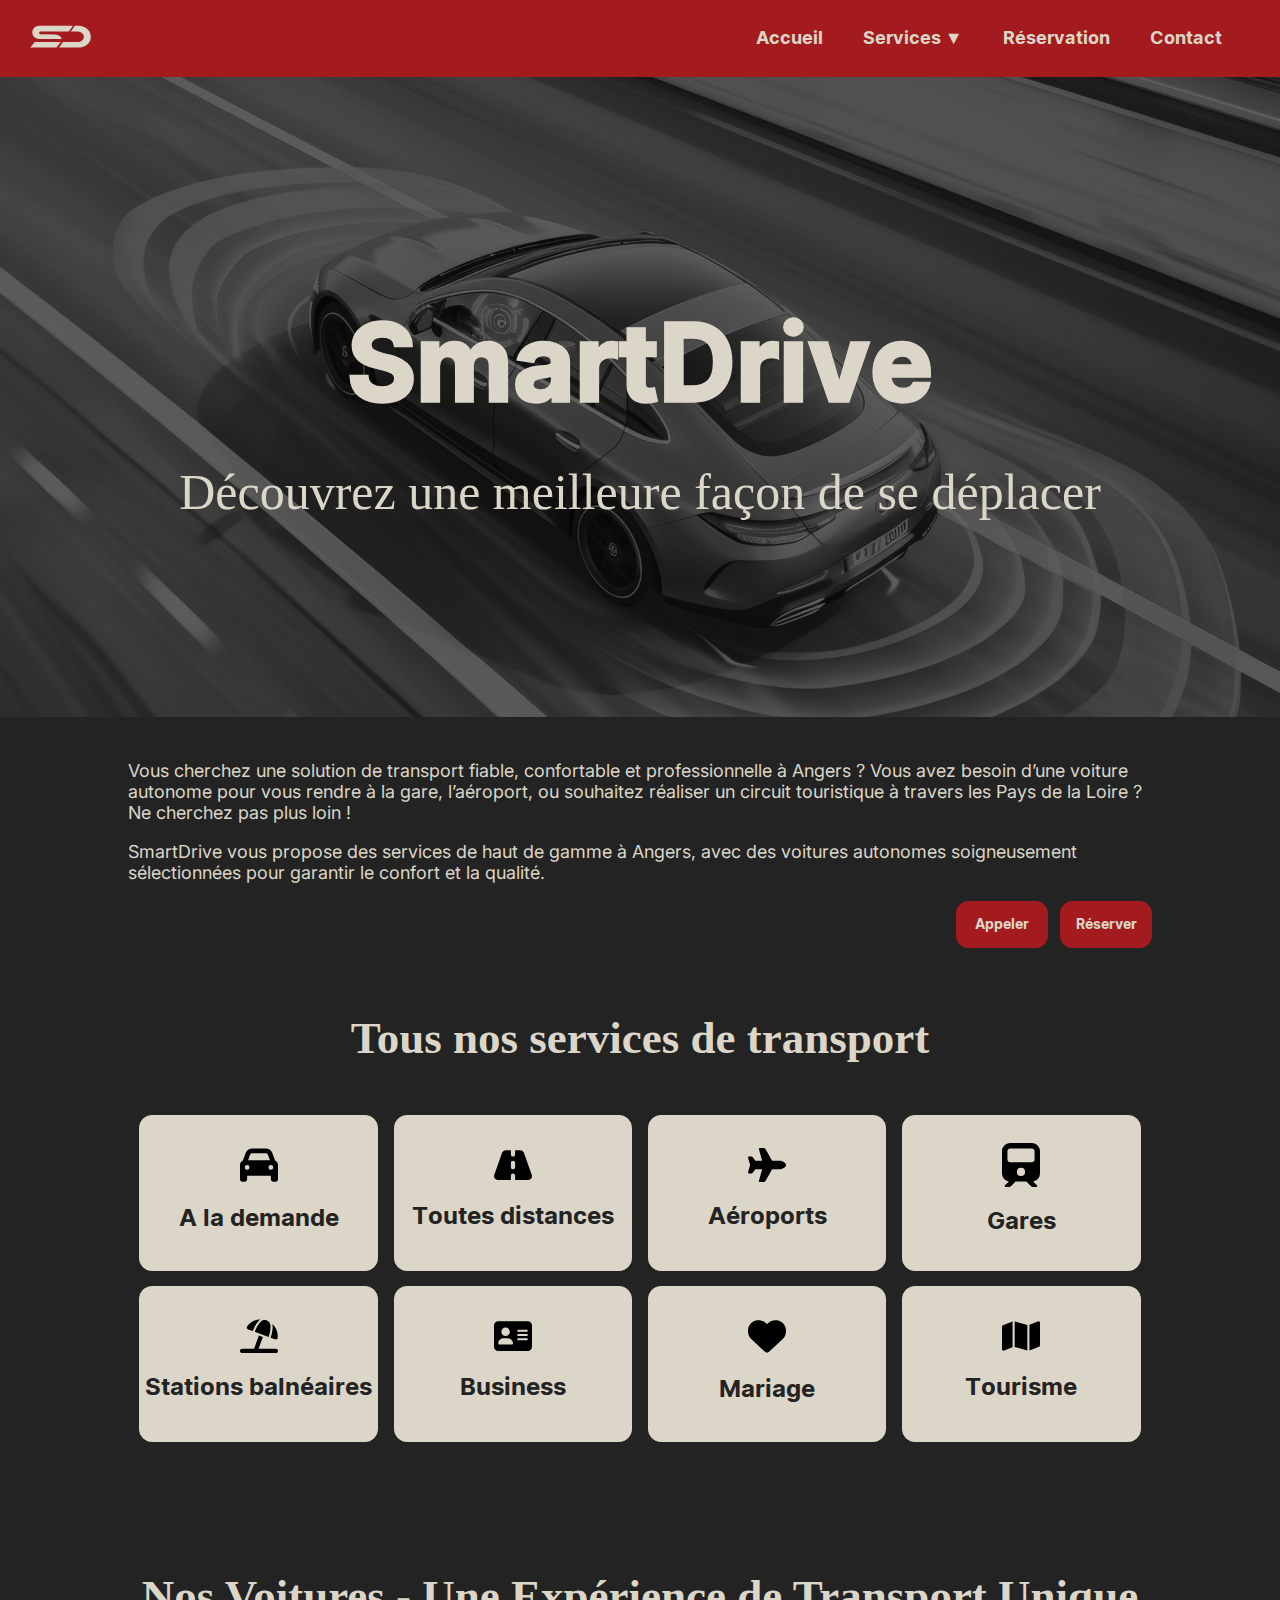
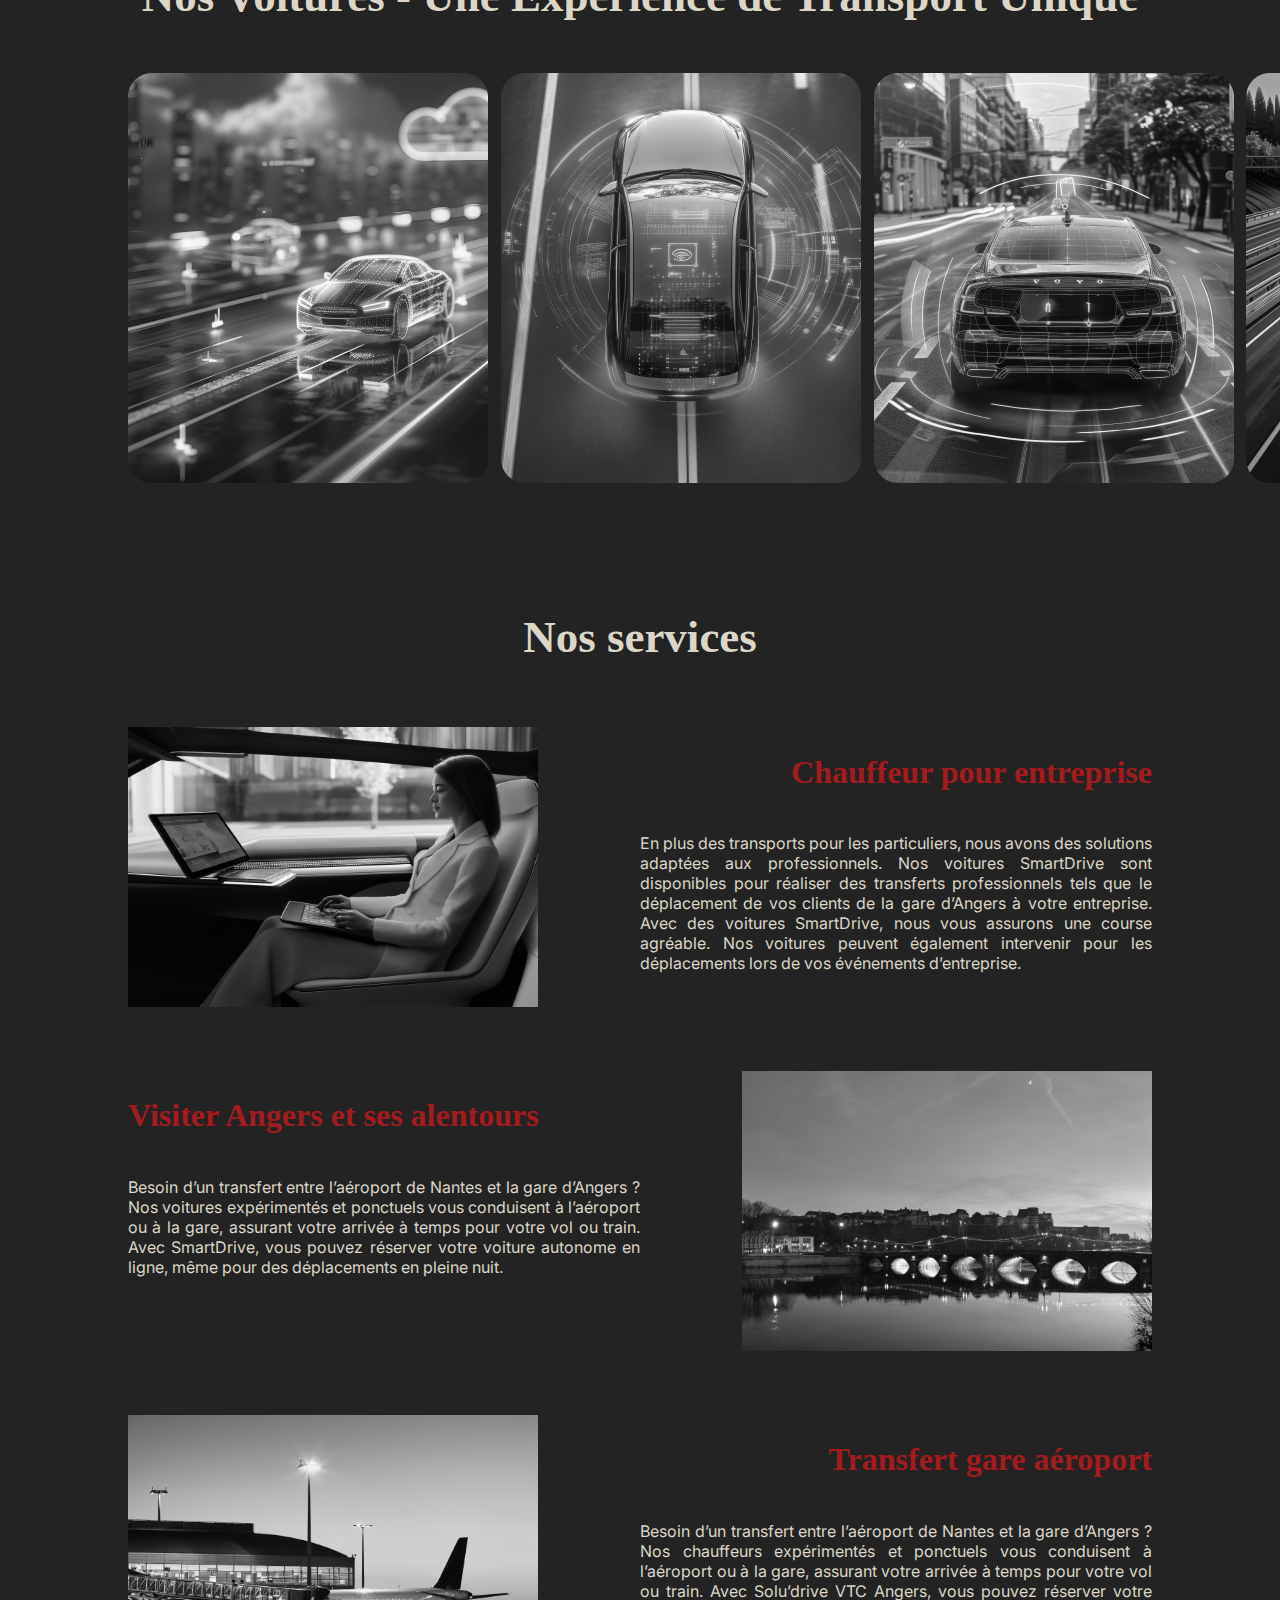
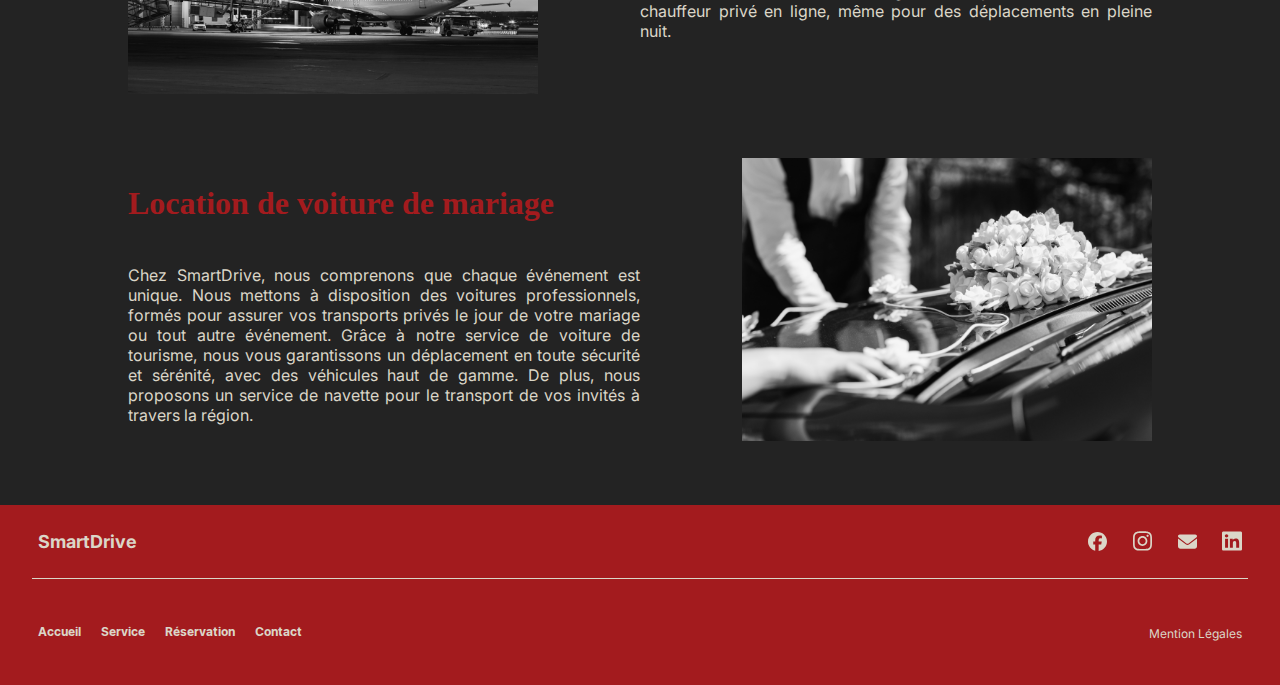
==== commit 3191eb0e: "services + refonte des boutons" ====
--- a/index.html
+++ b/index.html
@@ -20,10 +20,20 @@
                 </a>
                 <ul class="nav-listing">
                     <li><a href="index.html">Accueil</a></li>
-                    <li><a href="contact.html">Services</a></li>
+                    <li><a href="#ancre">Services ▼</a>
+                        <ul class="dropdown">
+                            <li><a href="demande.html">A la demande</a></li>
+                            <li><a href="distance.html">Toutes distances</a></li>
+                            <li><a href="aeroport.html">Aéroports</a></li>
+                            <li><a href="gare.html">Gares</a></li>
+                            <li><a href="balneaire.html">Station balnéaires</a></li>
+                            <li><a href="business.html">Business</a></li>
+                            <li><a href="mariage.html">Mariage</a></li>
+                            <li><a href="tourisme.html">Tourisme</a></li>
+                        </ul>
+                    </li>
                     <li><a href="réservation.html">Réservation</a></li>
                     <li><a href="contact.html">Contact</a></li>
-                    
                 </ul>
             </div>
         </div>
@@ -41,62 +51,46 @@
                 <p>SmartDrive vous propose des services de haut de gamme à Angers, avec des voitures autonomes soigneusement sélectionnées pour garantir le confort et la qualité.</p>
             </div>
             <div id="CTA">
-                <button type="button"><a href="index.html">Appeler</a></button>
-                <button type="button"><a href="/">Réserver</a></button>
+                <a href="tel:+33612345678">Appeler</a>
+                <a href="réservation.html">Réserver</a>
             </div>
         </div>
         <div>
-            <h1>Tous nos services de transport</h1>
+            <h1 id="ancre">Tous nos services de transport</h1>
         </div>
         <div id="card">
-            <button type="button">
-                <a href="index.html">
-                    <img src="Images/car-solid.svg">
-                    <p>A la demande</p>
-                </a>
-            </button>
-            <button type="button">
-                <a href="index.html">
-                    <img src="Images/road-solid.svg">
-                    <p>Toutes distances</p>
-                </a>
-            </button>
-            <button type="button">
-                <a href="index.html">
-                    <img src="Images/plane-solid.svg">
-                    <p>Aéroports</p>
-                </a>
-            </button>
-            <button type="button">
-                <a href="index.html">
-                    <img src="Images/train-solid.svg">
-                    <p>Gares</p>
-                </a>
-            </button>
-            <button type="button">
-                <a href="index.html">
-                    <img src="Images/umbrella-beach-solid.svg">
-                    <p>Stations balnéaires</p>
-                </a>
-            </button>
-            <button type="button">
-                <a href="index.html">
-                    <img src="Images/address-card-solid.svg">
-                    <p>Business</p>
-                </a>
-            </button>
-            <button type="button">
-                <a href="index.html">
-                    <img src="Images/heart-solid.svg">
-                    <p>Mariage</p>
-                </a>
-            </button>
-            <button type="button">
-                <a href="index.html">
-                    <img src="Images/map-solid.svg">
-                    <p>Tourisme</p>
-                </a>
-            </button>
+            <a href="demande.html">
+                <img src="Images/car-solid.svg">
+                A la demande
+            </a>
+            <a href="distance.html">
+                <img src="Images/road-solid.svg">
+                <p>Toutes distances</p>
+            </a>
+            <a href="aeroport.html">
+                <img src="Images/plane-solid.svg">
+                <p>Aéroports</p>
+            </a>
+            <a href="gare.html">
+                <img src="Images/train-solid.svg">
+                <p>Gares</p>
+            </a>
+            <a href="balneaire.html">
+                <img src="Images/umbrella-beach-solid.svg">
+                <p>Stations balnéaires</p>
+            </a>
+            <a href="business.html">
+                <img src="Images/address-card-solid.svg">
+                <p>Business</p>
+            </a>
+            <a href="mariage.html">
+                <img src="Images/heart-solid.svg">
+                <p>Mariage</p>
+            </a>
+            <a href="tourisme.html">
+                <img src="Images/map-solid.svg">
+                <p>Tourisme</p>
+            </a>
         </div>
         <div>
             <h1>Nos Voitures - Une Expérience de Transport Unique</h1>
@@ -121,7 +115,7 @@
         <div class="service">
             <img src="Images/Frame 37.png">
             <div class="service-txt">
-                <h2>Chaffeur pour entreprise</h2>
+                <h2>Chauffeur pour entreprise</h2>
                 <p>En plus des transports pour les particuliers, nous avons des solutions adaptées aux professionnels. Nos voitures SmartDrive sont disponibles pour réaliser des transferts professionnels tels que le déplacement de vos clients de la gare d’Angers à votre entreprise. Avec des voitures SmartDrive, nous vous assurons une course agréable. Nos voitures peuvent également intervenir pour les déplacements lors de vos événements d’entreprise.</p>
             </div>
         </div>
@@ -157,7 +151,7 @@
                 <a href="">
                     <img src="Images/instagram-brands-solid.svg">
                 </a>
-                <a href="">
+                <a href="mailto:contact@smartdrive.com">
                     <img src="Images/envelope-solid.svg">
                 </a>
                 <a href="">
--- a/style.css
+++ b/style.css
@@ -40,6 +40,20 @@
     padding: 0 22px;
     max-width:6vw ;
 }
+ul li ul.dropdown li{
+    display: block;
+}
+ul li ul.dropdown{
+    padding: 20px 0;
+    width: auto;
+    background: #A31B1E;
+    position: absolute;
+    z-index: 999;
+    display: none;
+}
+ul li:hover ul.dropdown{
+    display: block;
+}
 #SD{
     background-image:url(Images/AdobeStock_826654348\ 1.png);
     background-repeat: no-repeat;
@@ -84,30 +98,25 @@
     align-items: flex-start;
     margin:0 10vw 5vw ;
     gap: 1vw;
-
-}
-#CTA button{
+}
+#CTA a {
+    display: flex;
+    justify-content: center;
+    align-items: center;
     background-color: #A31B1E;
     width: 7vw;
     height: 3.5vw;
     border: #A31B1E solid 1px;
     border-radius:12px ;
     color: #DBD6C8;
-
-}
-#CTA a {
     text-decoration: none;
     font-size: 14px;
     font-family: "Konkhmer Sleokchher";
-    color: #DBD6C8;
-}
-#CTA button:hover{
-    background-color: #DBD6C8;
-    color: #A31B1E;
-    border: #DBD6C8;
 }
 #CTA a:hover{
     color: #A31B1E;
+    background-color: #DBD6C8;
+    border: #DBD6C8 solid 1px;
 }
 #card {
     display: flex;
@@ -120,23 +129,25 @@
 #card img{
     width: 3vw;
 }
-#card button{
+#card a{
+    display: flex;
+    justify-content: center;
+    align-items: center;
+    flex-direction: column;
     width: 18.5vw;
     height: 12vw;
     color: #232323;
     background-color: #DBD6C8;
     border: #DBD6C8 solid 1px;
     border-radius: 1vw;
-}
-#card a{
     text-decoration: none;
     font-size: 24px;
-    color:#232323;
-    font-family: "Konkhmer Sleokchher";
+    font-family: "Konkhmer Sleokchher";
+    gap: 1vw;
 }
 #card p{
     margin: 0;
-}#card button:hover{
+}#card a:hover{
     background-color: #A31B1E;
     border: #A31B1E;
 }
@@ -381,6 +392,7 @@
     border-radius: 10px;
     color: #DBD6C8;
     font-size: 16px;
+    font-family: "Konkhmer Sleokchher";
 }
 #submit button:hover{
     background-color: #DBD6C8;
@@ -485,3 +497,59 @@
 #message textarea::placeholder{
     padding: 1vw;
 }
+.type-service{
+    display: flex;
+    justify-content: center;
+    align-items: center;
+    flex-direction: column;
+    gap: 1vw;
+    margin: 5vw;
+}
+.type-service{
+    display: flex;
+    justify-content: space-between;
+    align-items: center;
+    flex-direction: row;
+    gap: 1vw;
+    margin: 5vw 0;
+}
+.type-service-button{
+    display: flex;
+    justify-content: center;
+    align-items: center;
+    flex-direction: column;
+    gap: 1.5vw;
+    margin: 0 6vw;
+}
+.type-service-button a{
+    text-decoration: none;
+    background-color: #DBD6C8;
+    width: 100%;
+    font-size: 20px;
+    font-family: "Konkhmer Sleokchher";
+    color: #A31B1E;
+    text-align: center;
+    border: #DBD6C8 solid 1px;
+    border-radius: 10px;
+    padding: 1vw 0;
+}
+.type-service-button a:hover{
+    color: #DBD6C8;
+    background-color: #A31B1E;
+    border: #A31B1E solid 1px;
+}
+.type-service-text{
+    display: flex;
+    justify-content: center;
+    align-items: flex-start;
+    flex-direction: column;
+    gap: 1vw;
+    margin: 0 6vw;
+    font-size: 20px;
+}
+.type-service-text h1{
+    font-size: 44px;
+}
+.type-service-text h3{
+    margin-bottom: 0;
+}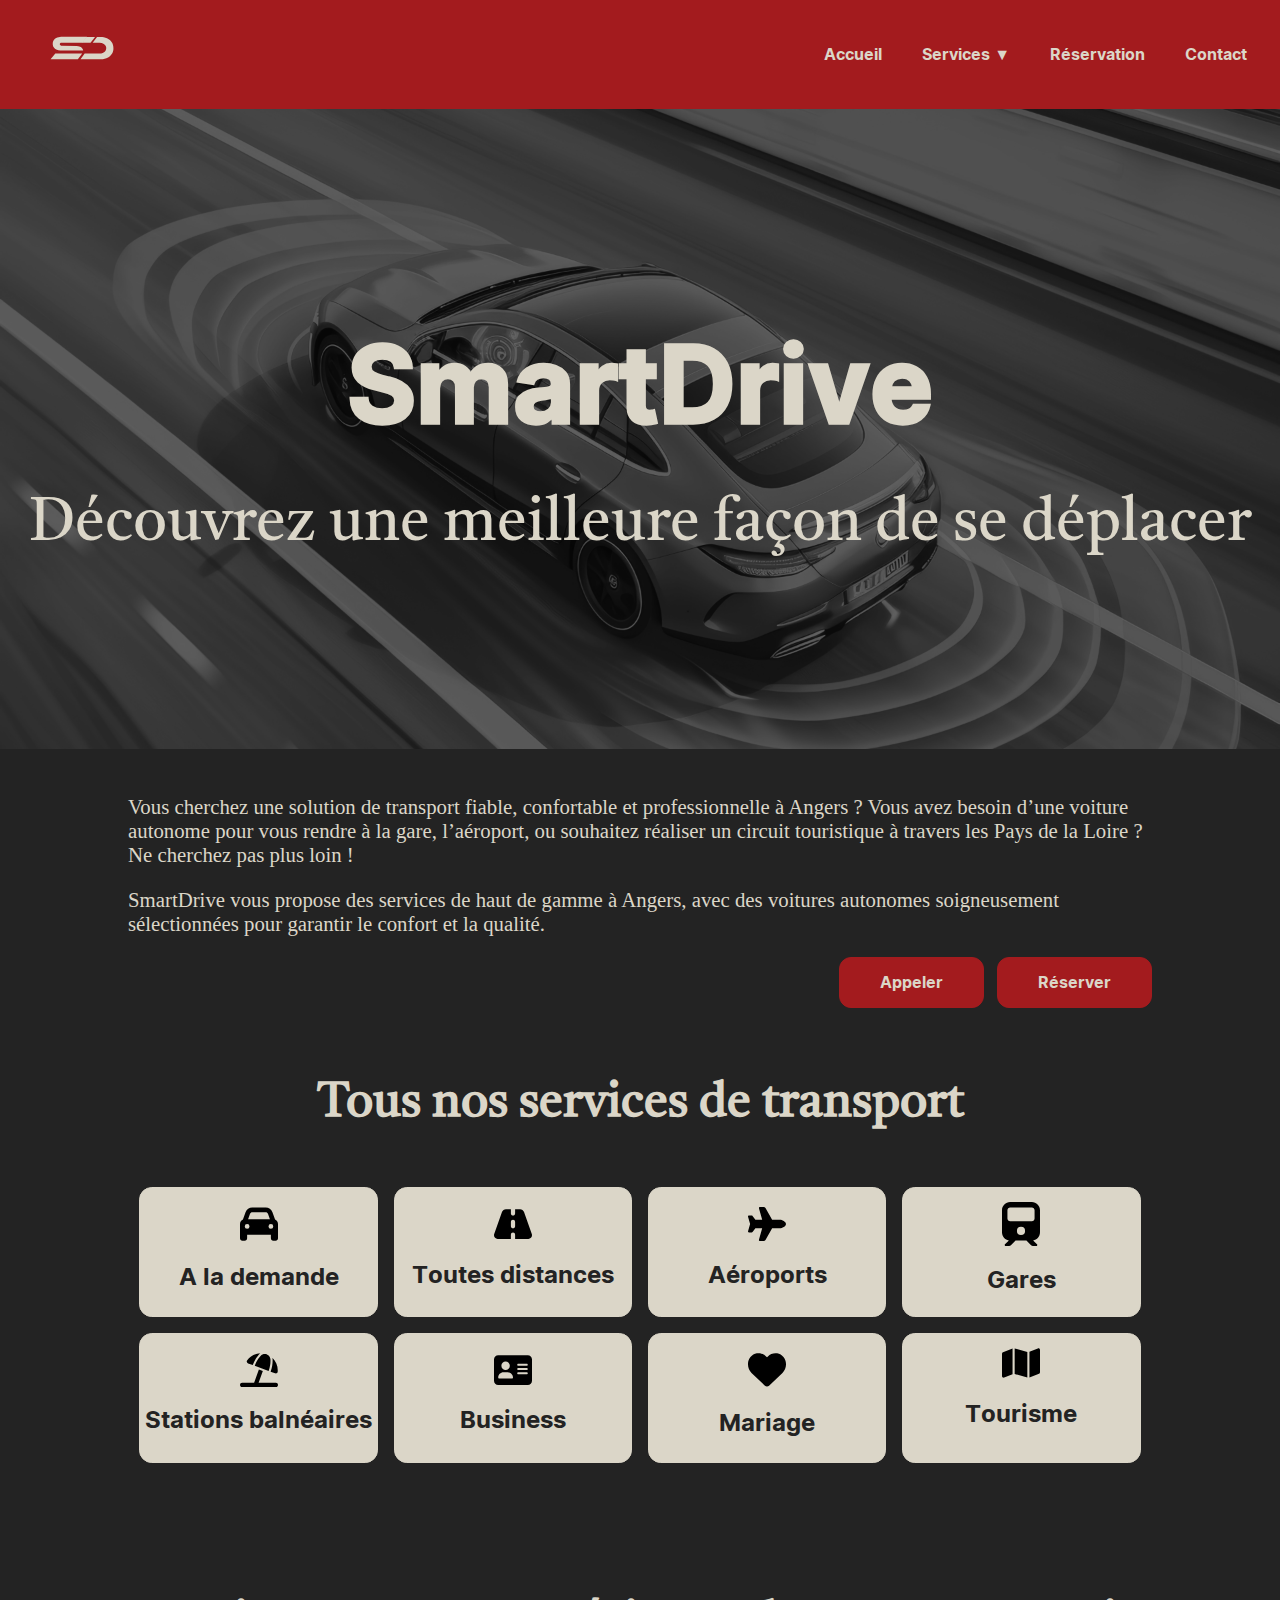
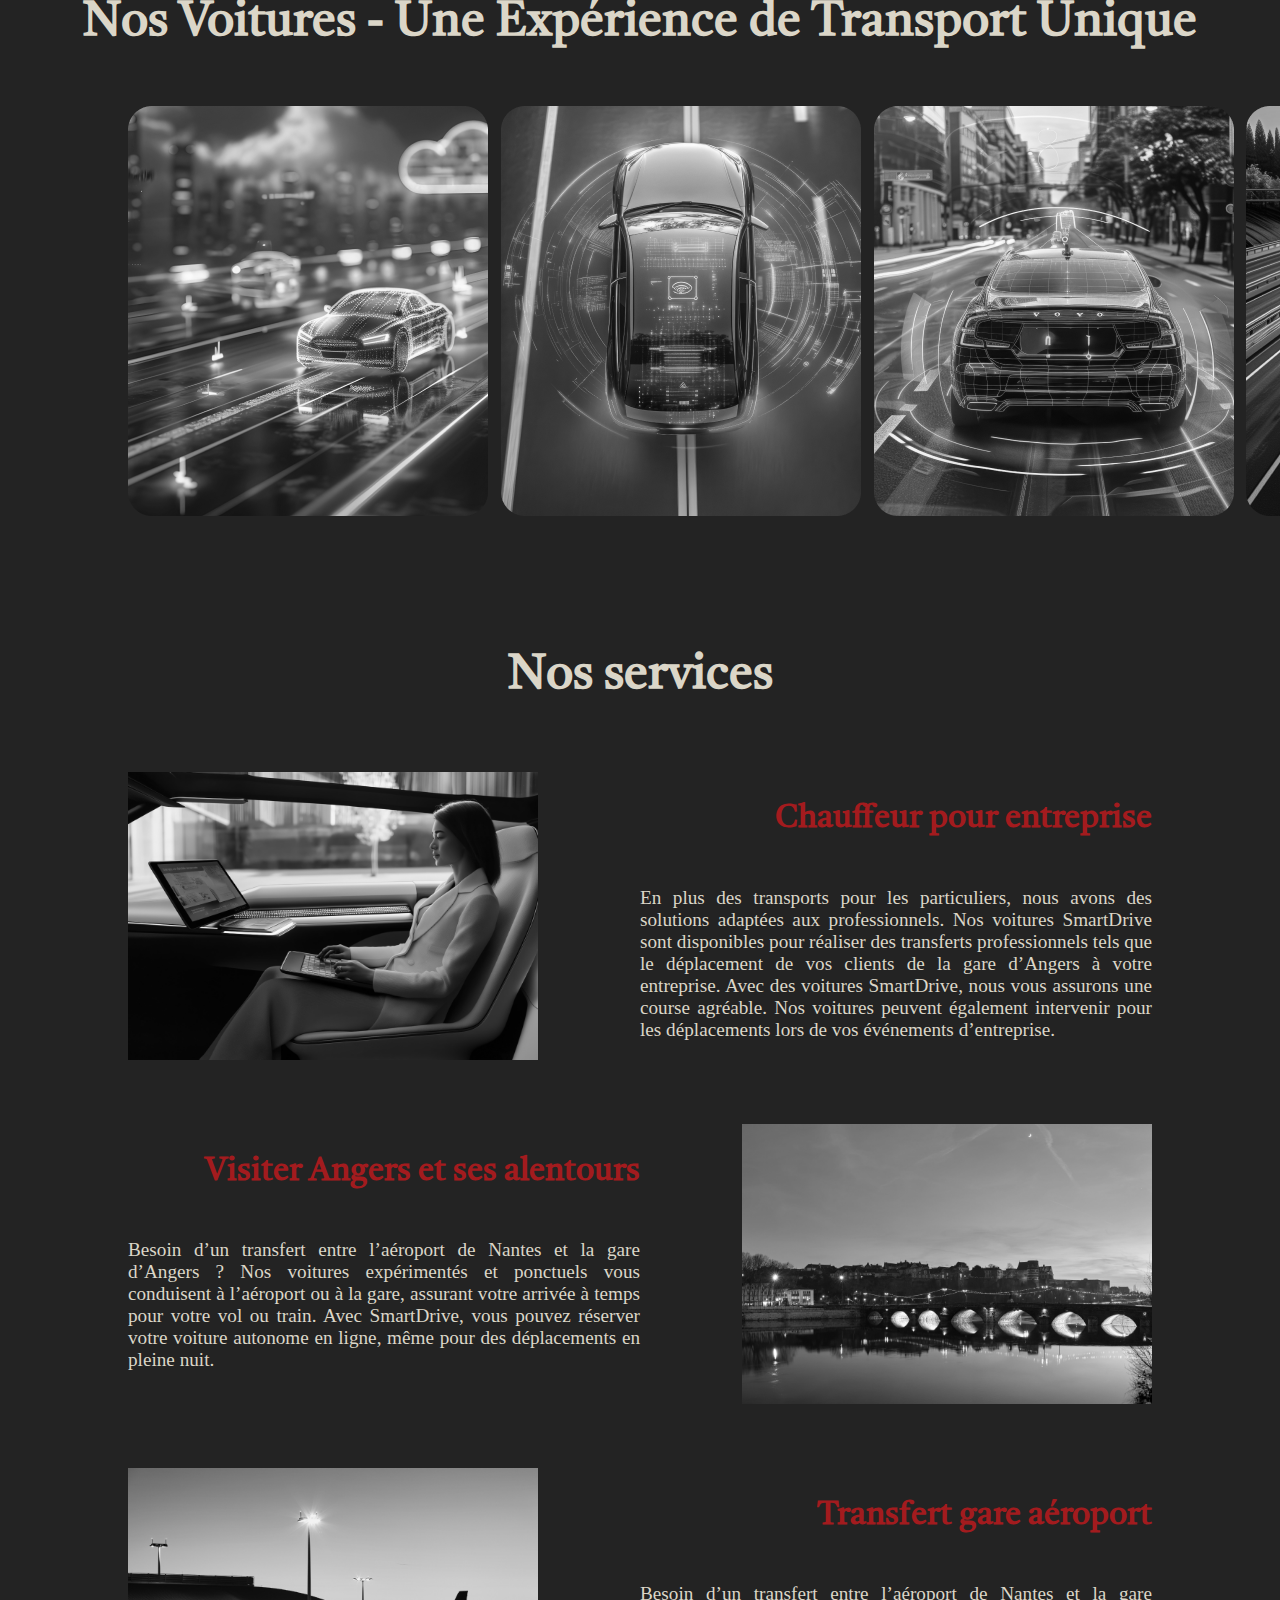
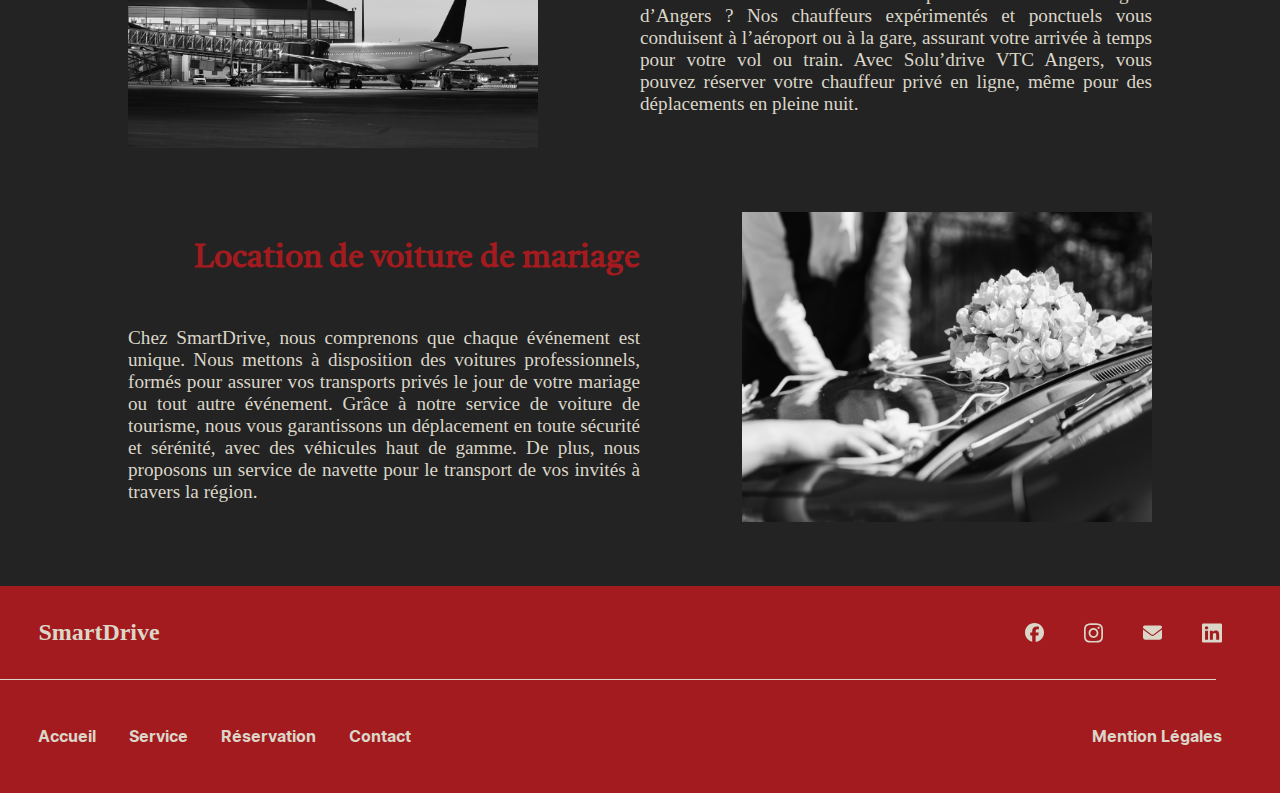
==== commit c3bf05ac: "Responsive fini + menu burger" ====
--- a/index.html
+++ b/index.html
@@ -13,31 +13,61 @@
 </head>
 <body>
     <nav>
-        <div id="nav">
-            <div id="nav-container">
-                <a id="nav-logo" href="index.html">
-                    <img src="Images/Plan de travail 1_1.svg">
-                </a>
-                <ul class="nav-listing">
-                    <li><a href="index.html">Accueil</a></li>
+        <a class="nav-logo" href="index.html">
+            <img src="Images/Plan de travail 1_1.svg">
+        </a>
+        <ul ontouchstart=showSidebar()>
+                <li class="hide-mobile"><a href="index.html">Accueil</a></li>
+                <li class="hide-mobile"><a href="#ancre">Services ▼</a>
+                    <ul class="dropdown">
+                        <li class="hide-mobile"><a href="demande.html">A la demande</a></li>
+                        <li class="hide-mobile"><a href="distance.html">Toutes distances</a></li>
+                        <li class="hide-mobile"><a href="aeroport.html">Aéroports</a></li>
+                        <li class="hide-mobile"><a href="gare.html">Gares</a></li>
+                        <li class="hide-mobile"><a href="balneaire.html">Station balnéaires</a></li>
+                        <li class="hide-mobile"><a href="business.html">Business</a></li>
+                        <li class="hide-mobile"><a href="mariage.html">Mariage</a></li>
+                        <li class="hide-mobile"><a href="tourisme.html">Tourisme</a></li>
+                    </ul>
+                </li>
+                <li class="hide-mobile"><a href="réservation.html">Réservation</a></li>
+                <li class="hide-mobile"><a href="contact.html">Contact</a></li>
+                <li id="hide-pc"><a href="#"><span  onclick=showSidebar() class="material-icons">menu</span></a></li>
+            </ul>
+        <div class="sidebar">
+            <a class="nav-logo" href="index.html">
+                <img src="Images/Plan de travail 1_1.svg">
+            </a>
+            <ul>
+                <li><a href="#"><span onclick=hideSidebar() ontouchstart=hideSidebar() class="material-icons">close</span></a></li>
+                <li><a href="index.html">Accueil</a></li>
                     <li><a href="#ancre">Services ▼</a>
-                        <ul class="dropdown">
-                            <li><a href="demande.html">A la demande</a></li>
-                            <li><a href="distance.html">Toutes distances</a></li>
-                            <li><a href="aeroport.html">Aéroports</a></li>
-                            <li><a href="gare.html">Gares</a></li>
-                            <li><a href="balneaire.html">Station balnéaires</a></li>
-                            <li><a href="business.html">Business</a></li>
-                            <li><a href="mariage.html">Mariage</a></li>
-                            <li><a href="tourisme.html">Tourisme</a></li>
-                        </ul>
-                    </li>
-                    <li><a href="réservation.html">Réservation</a></li>
-                    <li><a href="contact.html">Contact</a></li>
-                </ul>
-            </div>
+                    <ul class="dropdown">
+                        <li><a href="demande.html">A la demande</a></li>
+                        <li><a href="distance.html">Toutes distances</a></li>
+                        <li><a href="aeroport.html">Aéroports</a></li>
+                        <li><a href="gare.html">Gares</a></li>
+                        <li><a href="balneaire.html">Station balnéaires</a></li>
+                        <li><a href="business.html">Business</a></li>
+                        <li><a href="mariage.html">Mariage</a></li>
+                        <li><a href="tourisme.html">Tourisme</a></li>
+                    </ul>
+                </li>
+                <li><a href="réservation.html">Réservation</a></li>
+                <li><a href="contact.html">Contact</a></li>
+            </ul>
         </div>
     </nav>
+    <script>
+        function showSidebar(){
+            const sidebar = document.querySelector('.sidebar');
+            sidebar.style.display = 'flex';
+        }
+        function hideSidebar(){
+            const sidebar = document.querySelector('.sidebar');
+            sidebar.style.display = 'none';
+        }
+    </script>
     <header id="SD">
         <div id="SmartDrive">
             <h1>SmartDrive</h1>
@@ -65,31 +95,31 @@
             </a>
             <a href="distance.html">
                 <img src="Images/road-solid.svg">
-                <p>Toutes distances</p>
+                Toutes distances
             </a>
             <a href="aeroport.html">
                 <img src="Images/plane-solid.svg">
-                <p>Aéroports</p>
+                Aéroports
             </a>
             <a href="gare.html">
                 <img src="Images/train-solid.svg">
-                <p>Gares</p>
+                Gares
             </a>
             <a href="balneaire.html">
                 <img src="Images/umbrella-beach-solid.svg">
-                <p>Stations balnéaires</p>
+                Stations balnéaires
             </a>
             <a href="business.html">
                 <img src="Images/address-card-solid.svg">
-                <p>Business</p>
+                Business
             </a>
             <a href="mariage.html">
                 <img src="Images/heart-solid.svg">
-                <p>Mariage</p>
+                Mariage
             </a>
             <a href="tourisme.html">
                 <img src="Images/map-solid.svg">
-                <p>Tourisme</p>
+                Tourisme</p>
             </a>
         </div>
         <div>
@@ -109,36 +139,38 @@
                 <img src="Images/Photo slides.png">
             </div>
         </div>
-        <div>
-            <h1>Nos services</h1>
-        </div>
-        <div class="service">
-            <img src="Images/Frame 37.png">
-            <div class="service-txt">
-                <h2>Chauffeur pour entreprise</h2>
-                <p>En plus des transports pour les particuliers, nous avons des solutions adaptées aux professionnels. Nos voitures SmartDrive sont disponibles pour réaliser des transferts professionnels tels que le déplacement de vos clients de la gare d’Angers à votre entreprise. Avec des voitures SmartDrive, nous vous assurons une course agréable. Nos voitures peuvent également intervenir pour les déplacements lors de vos événements d’entreprise.</p>
-            </div>
-        </div>
-        <div class="service">
-            <div class="service2-txt">
-                <h2>Visiter Angers et ses alentours</h2>
-                <p>Besoin d’un transfert entre l’aéroport de Nantes et la gare d’Angers ? Nos voitures expérimentés et ponctuels vous conduisent à l’aéroport ou à la gare, assurant votre arrivée à temps pour votre vol ou train. Avec SmartDrive, vous pouvez réserver votre voiture autonome en ligne, même pour des déplacements en pleine nuit.</p>
-            </div>
-            <img src="Images/Frame 37 (1).png">
-        </div>
-        <div class="service">
-            <img src="Images/Frame 37 (2).png">
-            <div class="service-txt">
-                <h2>Transfert gare aéroport</h2>
-                <p>Besoin d’un transfert entre l’aéroport de Nantes et la gare d’Angers ? Nos chauffeurs expérimentés et ponctuels vous conduisent à l’aéroport ou à la gare, assurant votre arrivée à temps pour votre vol ou train. Avec Solu’drive VTC Angers, vous pouvez réserver votre chauffeur privé en ligne, même pour des déplacements en pleine nuit.</p>
-            </div>
-        </div>
-        <div class="service">
-            <div class="service2-txt">
-                <h2>Location de voiture de mariage</h2>
-                <p>Chez SmartDrive, nous comprenons que chaque événement est unique. Nous mettons à disposition des voitures professionnels, formés pour assurer vos transports privés le jour de votre mariage ou tout autre événement. Grâce à notre service de voiture de tourisme, nous vous garantissons un déplacement en toute sécurité et sérénité, avec des véhicules haut de gamme. De plus, nous proposons un service de navette pour le transport de vos invités à travers la région.</p>
-            </div>
-            <img src="Images/Frame 37 (3).png">
+        <div id="services">
+            <div>
+                <h1>Nos services</h1>
+            </div>
+            <div class="service">
+                <img src="Images/Frame 37.png">
+                <div class="service-txt">
+                    <h2>Chauffeur pour entreprise</h2>
+                    <p>En plus des transports pour les particuliers, nous avons des solutions adaptées aux professionnels. Nos voitures SmartDrive sont disponibles pour réaliser des transferts professionnels tels que le déplacement de vos clients de la gare d’Angers à votre entreprise. Avec des voitures SmartDrive, nous vous assurons une course agréable. Nos voitures peuvent également intervenir pour les déplacements lors de vos événements d’entreprise.</p>
+                </div>
+            </div>
+            <div class="service-2">
+                <img src="Images/Frame 37 (1).png">
+                <div class="service-txt">
+                    <h2>Visiter Angers et ses alentours</h2>
+                    <p>Besoin d’un transfert entre l’aéroport de Nantes et la gare d’Angers ? Nos voitures expérimentés et ponctuels vous conduisent à l’aéroport ou à la gare, assurant votre arrivée à temps pour votre vol ou train. Avec SmartDrive, vous pouvez réserver votre voiture autonome en ligne, même pour des déplacements en pleine nuit.</p>
+                </div>
+            </div>
+            <div class="service">
+                <img src="Images/Frame 37 (2).png">
+                <div class="service-txt">
+                    <h2>Transfert gare aéroport</h2>
+                    <p>Besoin d’un transfert entre l’aéroport de Nantes et la gare d’Angers ? Nos chauffeurs expérimentés et ponctuels vous conduisent à l’aéroport ou à la gare, assurant votre arrivée à temps pour votre vol ou train. Avec Solu’drive VTC Angers, vous pouvez réserver votre chauffeur privé en ligne, même pour des déplacements en pleine nuit.</p>
+                </div>
+            </div>
+            <div class="service-2">
+                <img src="Images/Frame 37 (3).png">
+                <div class="service-txt">
+                    <h2>Location de voiture de mariage</h2>
+                    <p>Chez SmartDrive, nous comprenons que chaque événement est unique. Nous mettons à disposition des voitures professionnels, formés pour assurer vos transports privés le jour de votre mariage ou tout autre événement. Grâce à notre service de voiture de tourisme, nous vous garantissons un déplacement en toute sécurité et sérénité, avec des véhicules haut de gamme. De plus, nous proposons un service de navette pour le transport de vos invités à travers la région.</p>
+                </div>
+            </div>
         </div>
     </main>
     <footer>
@@ -173,7 +205,6 @@
                 <a href="mention.html">Mention Légales</a>
             </div>
         </div>
-    </footer>
-    <script src="index.js"></script>    
+    </footer>    
 </body> 
 </html>--- a/style.css
+++ b/style.css
@@ -1,4 +1,11 @@
-@import url('https://fonts.googleapis.com/css2?family=Inter:ital,opsz,wght@0,14..32,100..900;1,14..32,100..900&family=Konkhmer+Sleokchher&display=swap');
+@font-face{
+    font-family: "konkhmer Sleokchher";
+    src: url(Font/Konkhmer_Sleokchher.ttf);
+}
+@font-face {
+    font-family: "Castoro";
+    src: url(Font/Castoro-Regular.ttf);
+}
 
 body{
     margin: 0;
@@ -7,41 +14,43 @@
     background-color:#232323;
     color: #DBD6C8;
 }
-#nav{
+nav{
     background: #A31B1E;
-}
-#nav-container{
-    display: flex;
-    align-items: center;
-    justify-content: space-between;
-    margin-inline: auto;
-}
-.nav-listing{
-    display: flex;
-    align-items: center;
+    display: flex;
+    align-items: center;
+    justify-content: space-between;
+    flex-direction: row;
+}
+nav ul{
+    margin-right: 1vw;
+    display: flex;
+    flex-direction: row;
     list-style: none;
-    padding-right: 3vw;
-}
-.nav-listing a{
+    justify-content: center;
+    align-items: center;
+}
+nav a{
+    max-width:200px;
     padding: 10px 20px;
-    font-size: 18px;
+    font-size:1rem;
     text-decoration: none;
     color: #DBD6C8;
     font-family: "konkhmer Sleokchher";
 }
-.nav-listing a:hover{
+nav a:hover{
     color: #232323;
 }
-#nav-logo{
-    display: flex;
-    align-items: center;
-}
-#nav-logo img{
+.nav-logo img{
     padding: 0 22px;
-    max-width:6vw ;
+    max-width:40% ;
 }
 ul li ul.dropdown li{
     display: block;
+    padding: 0.5vw 0 0 0;
+}
+ul li ul.dropdown li a{
+    font-size:0.9rem;
+    font-family: "konkhmer Sleokchher";
 }
 ul li ul.dropdown{
     padding: 20px 0;
@@ -54,6 +63,38 @@
 ul li:hover ul.dropdown{
     display: block;
 }
+.sidebar{
+    position: fixed;
+    top: 0;
+    right: 0;
+    height: 100vh;
+    width: 20vw;
+    z-index: 999;
+    padding-top: 25%;
+    background-color: #A31B1E;
+    display: none;
+    flex-direction: column;
+    align-items: center;
+    justify-content: flex-start;
+}
+.sidebar .nav-logo img{
+    max-width: 20vw;
+}
+.sidebar ul{
+    display: flex;
+    flex-direction: column;
+    align-items: center;
+    justify-content: flex-start;
+    list-style: none;
+    padding: 0;
+    gap: 1vw;
+}
+.sidebar ul li a{
+    font-size:1.25rem;
+}
+.sidebar .material-icons{
+    font-size:10vw !important;
+}
 #SD{
     background-image:url(Images/AdobeStock_826654348\ 1.png);
     background-repeat: no-repeat;
@@ -72,24 +113,26 @@
 }
 #SmartDrive h1{
     font-family: "Konkhmer Sleokchher";
-    font-size: 106px;
+    font-size:6.625rem;
     margin: 0;
 }
 #SmartDrive p{
     font-family: Castoro;
-    font-size: 50px;
+    font-size:3.75rem;
     margin: 0;
+    text-align: center  ;
 }
 main h1{
     display: flex;
     justify-content: center;
     align-items: center;
     font-family: Castoro;
-    font-size: 45px;
+    font-size:3rem;
     margin: 4vw 0;
+    text-align: center;
 }
 #header-txt{
-    font-size: 18px;
+    font-size:1.3rem;
     padding: 2vw 10vw 0;
 }
 #CTA{
@@ -104,13 +147,12 @@
     justify-content: center;
     align-items: center;
     background-color: #A31B1E;
-    width: 7vw;
-    height: 3.5vw;
+    padding: 10px 40px;
     border: #A31B1E solid 1px;
     border-radius:12px ;
     color: #DBD6C8;
     text-decoration: none;
-    font-size: 14px;
+    font-size:1rem;
     font-family: "Konkhmer Sleokchher";
 }
 #CTA a:hover{
@@ -134,16 +176,16 @@
     justify-content: center;
     align-items: center;
     flex-direction: column;
-    width: 18.5vw;
-    height: 12vw;
     color: #232323;
     background-color: #DBD6C8;
     border: #DBD6C8 solid 1px;
     border-radius: 1vw;
     text-decoration: none;
-    font-size: 24px;
+    font-size:1.5rem;
     font-family: "Konkhmer Sleokchher";
     gap: 1vw;
+    width: 18.5vw;
+    height: 10vw;
 }
 #card p{
     margin: 0;
@@ -197,25 +239,44 @@
     flex-direction: column;
     width: 50%;
     text-align: justify;
-}
-.service img{
+    font-size:1.2rem;
+}
+#services img{
     max-width: 40%;
 }
-.service2-txt{
-    display: flex;
-    align-items: flex-start;
-    flex-direction: column;
-    width: 50%;
-    text-align: justify;
-}
-.service h2{
+.service-2{
+    display: flex;
+    justify-content: space-between;
+    flex-direction: row-reverse;
+    margin:5vw 10vw 5vw ;
+}
+#services h2{
     color: #A31B1E;
     font-family: Castoro;
-    font-size: 32px;
+    font-size:2rem;
 }
 footer{
     background-color: #A31B1E;
 }
+footer ul{
+    margin-right: 1vw;
+    display: flex;
+    flex-direction: row;
+    list-style: none;
+    justify-content: center;
+    align-items: center;
+    gap: 1vw;
+}
+footer a{
+    padding: 10px 20px;
+    font-size:1rem;
+    text-decoration: none;
+    color: #DBD6C8;
+    font-family: "konkhmer Sleokchher";
+}
+footer a:hover{
+    color: #232323;
+}
 #headfooter{
     display: flex;
     justify-content: space-between;
@@ -224,25 +285,19 @@
     padding: 2vw 0;
 }
 #headfooter h1{
-    font-size: 18px ;
+    font-size:1.5rem;
     margin: 0;
 }
 #reseau{
     display: flex;
     justify-content: center;
     align-items: center;
-    gap: 2vw;
 }
 #headfooter a{
     min-width: 1.5vw;
 }
 #headfooter img{
     display: flex;
-    justify-content: center;
-}
-#line{
-    display: flex;
-    align-items: center;
     justify-content: center;
 }
 #horizontal-line{
@@ -264,7 +319,7 @@
     padding-left: 0;
     color: #DBD6C8;
     text-decoration: none;
-    font-size: 12px;
+    font-size:1rem;
 }
 .vertical-line{
     height: 30vw;
@@ -334,7 +389,7 @@
     margin-top: 3.5vw;
     display: flex;
     justify-content: space-between;
-    gap: 12vw;
+    gap: 10vw;
 }
 .nom{
     display: flex;
@@ -344,7 +399,7 @@
 #phone-email{
     display: flex;
     justify-content: space-between;
-    gap: 12vw;
+    gap: 10vw;
 }
 .phone{
     display: flex;
@@ -356,18 +411,17 @@
     flex-direction: column;
 }
 .reservation h2{
-    font-size: 24px;
+    font-size:1.5rem;
     font-family: "Konkhmer Sleokchher";
     margin-bottom: 2vw;
     font-weight: normal;
 }
 .reservation input{
-    width: 12.5vw;
-    height: 2vw;
+    padding: 10px 15px;
     border: #DBD6C8 solid 1px;
     border-radius: 5px;
     margin: 1vw 0 2vw;
-    font-size: 16px;
+    font-size:1rem;
     font-family: "Inter";
 }
 .reservation textarea{
@@ -376,7 +430,7 @@
     border: #DBD6C8 solid 1px;
     border-radius: 5px;
     margin: 1vw 0 2vw;
-    font-size: 16px;
+    font-size:1rem;
     font-family: "Inter";
 }
 #submit{
@@ -386,12 +440,11 @@
 }
 #submit button{
     background-color: #A31B1E;
-    width: 7vw;
-    height: 3.5vw;
+    padding: 10px 40px;
     border: #A31B1E solid 1px;
     border-radius: 10px;
     color: #DBD6C8;
-    font-size: 16px;
+    font-size:1rem;
     font-family: "Konkhmer Sleokchher";
 }
 #submit button:hover{
@@ -410,11 +463,6 @@
     align-items: center;
     height: 40vw;
 }
-.vline{
-    display: flex;
-    align-items: center;
-    justify-content: center;
-}
 #coordonnees{
     display: flex;
     justify-content: center;
@@ -451,7 +499,7 @@
 }
 #contactez-nous h1{
     font-family: "Konkhmer Sleokchher";
-    font-size: 90px;
+    font-size:5.625rem;
     margin: 0;
 }
 #message{
@@ -466,7 +514,7 @@
     height: 4vw;
     border: #DBD6C8 solid 3px;
     border-radius: 10px;
-    font-size: 16px;
+    font-size:1rem;
     font-family: "Inter";
     color: #DBD6C8;
     background-color: #232323;
@@ -484,7 +532,7 @@
     height: 20vw;
     border: #DBD6C8 solid 3px;
     border-radius: 10px;
-    font-size: 16px;
+    font-size:1rem;
     font-family: "Inter";
     background-color: #232323;
     color: #DBD6C8;
@@ -525,7 +573,7 @@
     text-decoration: none;
     background-color: #DBD6C8;
     width: 100%;
-    font-size: 20px;
+    font-size:1.25rem;
     font-family: "Konkhmer Sleokchher";
     color: #A31B1E;
     text-align: center;
@@ -545,11 +593,267 @@
     flex-direction: column;
     gap: 1vw;
     margin: 0 6vw;
-    font-size: 20px;
+    font-size:1.25rem;
 }
 .type-service-text h1{
-    font-size: 44px;
+    font-size:2.75;
 }
 .type-service-text h3{
     margin-bottom: 0;
-}+}
+@media(min-width: 1023px) {
+    #hide-pc{
+        display: none;
+    }    
+}
+@media(min-width: 768px) and (max-width: 1024px) {
+    .hide-mobile{    
+        display: none;
+    }
+    .sidebar{
+        width: 100%;
+    }
+    #SmartDrive h1{
+        font-size: 4rem;
+    }
+    #SmartDrive p{
+        font-size: 2rem;
+    }
+    #header-txt{
+        font-size: 1.15rem;
+    }
+    #CTA a{
+        padding: 10px 20px;
+        font-size: 0.875rem;
+    }
+    #card a{
+        font-size: 1.25rem;
+        width: 100%;
+        padding-top: 12px;
+    }
+   .service{
+        flex-direction: column;
+        gap: 5vw;
+    }
+    .service-2{
+        flex-direction: column;
+        gap: 5vw;
+    }
+    #services img{
+        max-width: 100%;
+    }
+    .service-txt{
+        width: 100%;
+    }
+    #slider-container{
+        margin: 0 0 5vw 0;
+    }
+    #slider img{
+        width: 100%;
+    }
+    #reseau img{
+        width: 4vw;
+    }
+    .vertical-line{
+        height: 50vw;
+        width: 1px;
+    }
+    #nom-prenom{
+        flex-direction: column;
+        gap: 2vw;
+    }
+    #phone-email{
+        flex-direction: column;
+        gap: 2vw;
+    }
+    #coordonnees{
+        gap: 2vw;
+    }
+    #coordonnees img{
+        width: 2vw;
+    }
+    #telephone{
+        width: 100%;
+    }
+    #mail{
+        width: 100%;
+    }
+    #dispo{
+        width: 100%;
+    }
+    #contactez-nous h1{
+        font-size: 3.5rem;
+    }
+    #message input{
+        width: 100%;
+    }
+    #message textarea{
+        width: 100%;
+    }
+    .type-service{
+        flex-direction: column;
+        gap: 2vw;
+    }
+    .type-service-button{
+        margin: 0;
+    }
+    .type-service-button a{
+        width: 100%;
+    }
+    .type-service-text h1{
+        font-size: 2rem;
+    }
+    .type-service-text h3{
+        font-size: 1.25rem;
+    }
+    .type-service-text p{
+        font-size: 1.1rem;
+    }
+   }
+   @media(max-width: 767px) {
+    .hide-mobile{    
+        display: none;
+    }
+    .sidebar{
+        width: 100%;
+    }
+    #SmartDrive h1{
+        font-size: 2rem;
+    }
+    #SmartDrive p{
+        font-size: 1rem;
+    }
+    #header-txt{
+        font-size: 0.8rem;
+    }
+    #CTA a{
+        padding: 10px 20px;
+        font-size: 0.875rem;
+    }
+    #card a{
+        font-size: 1.25rem;
+        width: 100%;
+        padding-top: 12px;
+        gap: 0;
+    }
+    #card img{
+        width: 5%;
+    }
+   .service{
+        flex-direction: column;
+        gap: 5vw;
+    }
+    .service-2{
+        flex-direction: column;
+        gap: 5vw;
+    }
+    #services img{
+        max-width: 100%;
+    }
+    .service-txt{
+        width: 100%;
+    }
+    #slider img{
+        width: 48%;
+    }
+    #headfooter{
+        flex-direction: column;
+        gap: 2vw;
+    }
+    #reseau img{
+        width: 8vw;
+    }
+    footer ul{
+        flex-direction: column;
+    }
+    .vertical-line{
+        height: 50vw;
+        width: 1px;
+    }
+    .reservation{
+        flex-direction: column;
+        gap: 2vw;
+        justify-content: center;
+        align-items: center;
+    }
+    #aller-retour input{
+        height: auto;
+        width: auto;
+        margin: 0 20px 20px 0;
+    }
+    #date-horaire{
+        flex-direction: column;
+        gap: 2vw;
+    }
+    #nom-prenom{
+        flex-direction: column;
+        gap: 2vw;
+    }
+    #phone-email{
+        flex-direction: column;
+        gap: 2vw;
+    }
+    #coordonnees{
+        flex-direction: column;
+        gap: 2vw;
+    }
+    #coordonnees img{
+        width: 8vw;
+    }
+    #telephone{
+        width: 100%;
+    }
+    #mail{
+        width: 100%;
+    }
+    #dispo{
+        width: 100%;
+    }
+    #contactez-nous h1{
+        font-size: 2rem;
+    }
+    #message input{
+        width: 100%;
+    }
+    #message textarea{
+        width: 100%;
+    }
+    #npte{
+        flex-direction: column;
+        gap: 2vw;
+    }
+    #npte input{
+        height: 30px;
+    }
+    .type-service{
+        flex-direction: column;
+        gap: 2vw;
+    }
+    .type-service-button{
+        margin: 0;
+    }
+    .type-service-button a{
+        width: 90%;
+    }
+    .type-service img{
+        width: 90%;
+    }
+    .type-service-text h1{
+        font-size: 2rem;
+    }
+    .type-service-text h3{
+        font-size: 1.25rem;
+    }
+    .type-service-text p{
+        font-size: 1.1rem;
+    }
+    .vertical-line{
+        all: unset;
+        height: 1px;
+        width: 50%;
+        background-color: #DBD6C8;
+    }
+    main h1{
+        font-size: 2.5rem;
+    }
+   }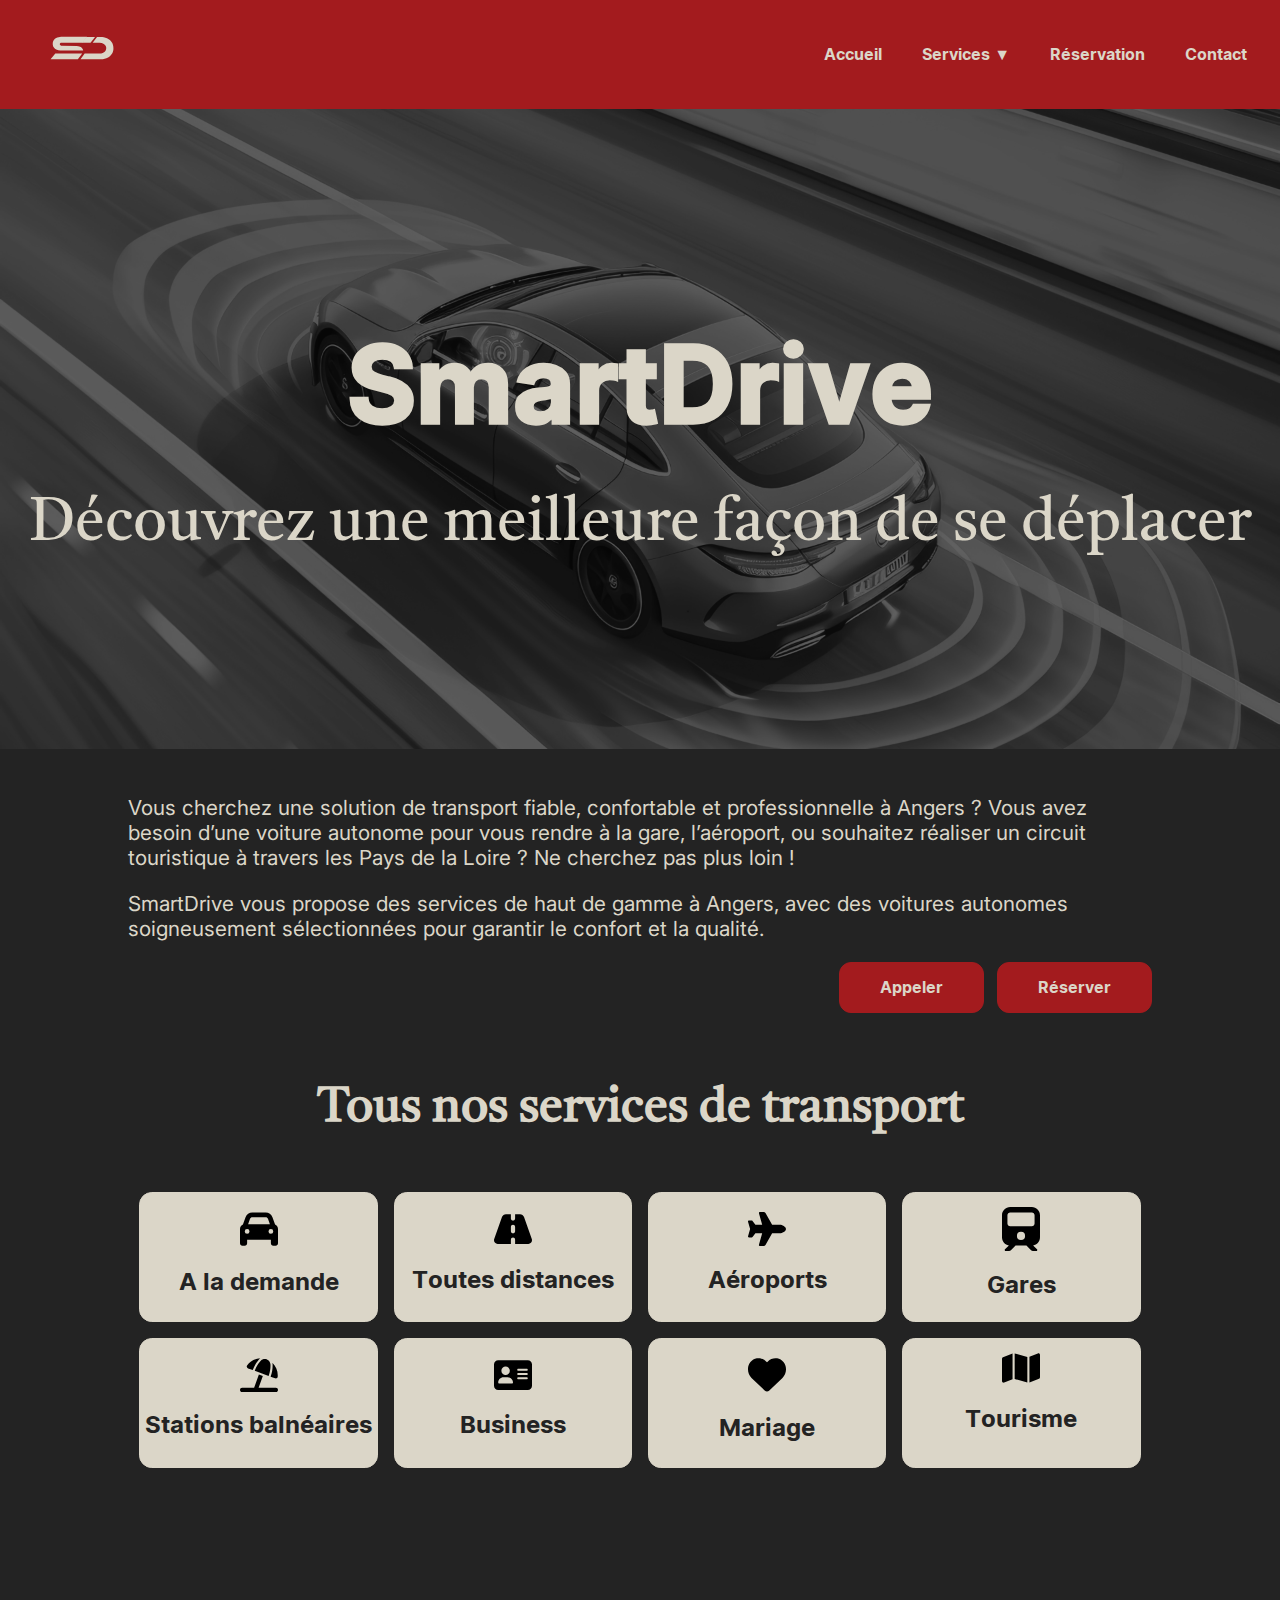
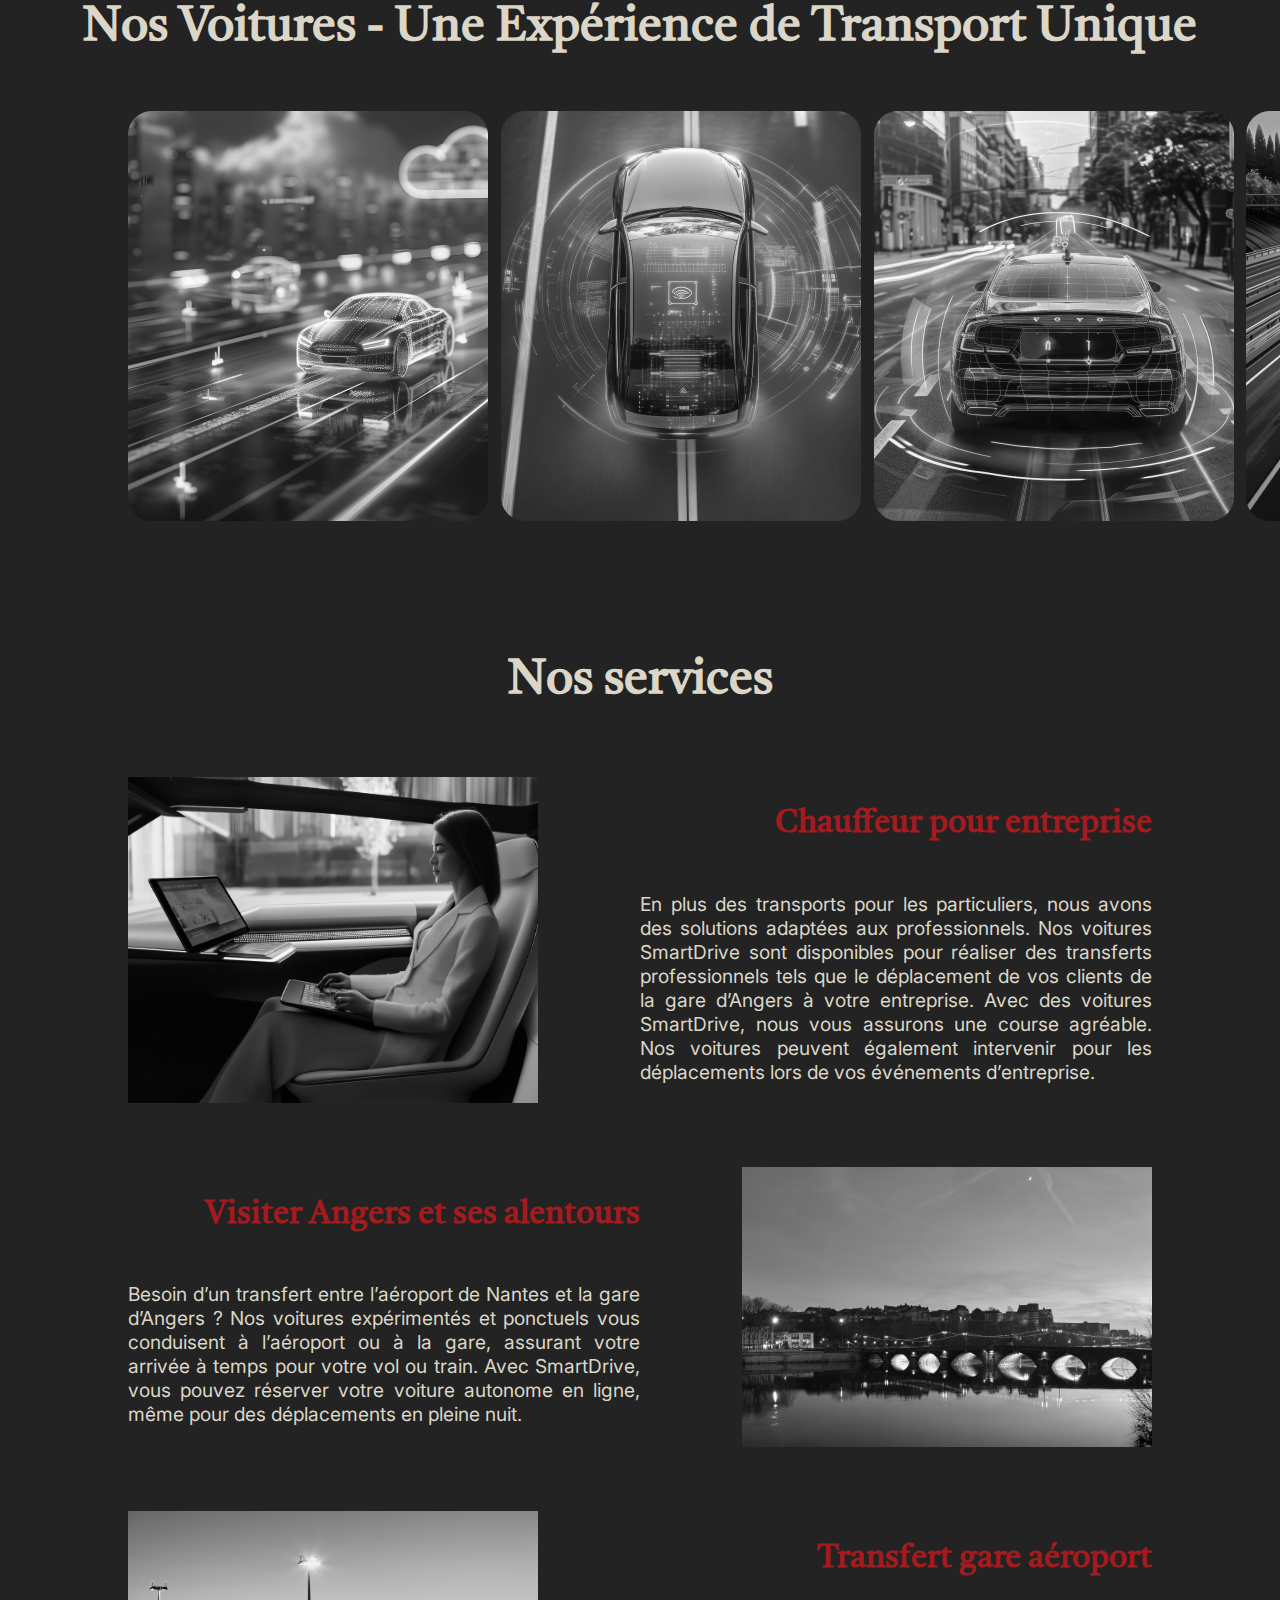
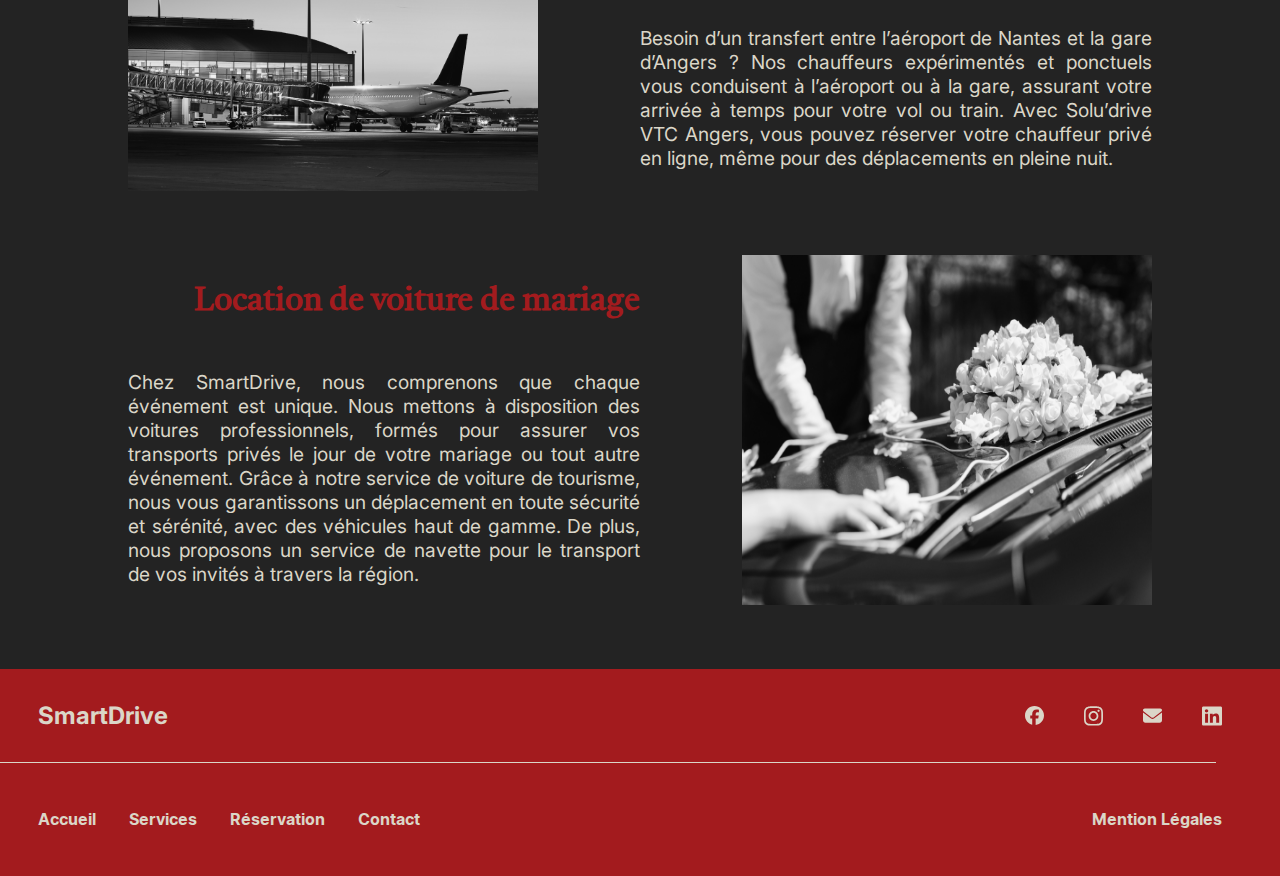
==== commit 8e076f69: "fin du projet" ====
--- a/index.html
+++ b/index.html
@@ -196,8 +196,8 @@
         </div>
         <div id="bottomfooter">
             <ul class="nav-listing">
-                <li><a href="#nav" >Accueil</a></li>
-                <li><a href="contact.html">Service</a></li>
+                <li><a href="index.html" >Accueil</a></li>
+                <li><a href="index.html #ancre">Services</a>
                 <li><a href="réservation.html">Réservation</a></li>
                 <li><a href="contact.html">Contact</a></li>
             </ul>
@@ -205,6 +205,6 @@
                 <a href="mention.html">Mention Légales</a>
             </div>
         </div>
-    </footer>    
+    </footer>
 </body> 
 </html>--- a/style.css
+++ b/style.css
@@ -6,13 +6,16 @@
     font-family: "Castoro";
     src: url(Font/Castoro-Regular.ttf);
 }
-
+@font-face {
+    font-family: "Inter";
+    src: url(Font/Inter-VariableFont_opsz\,wght.ttf);
+}
 body{
     margin: 0;
     padding: 0;
+    background-color:#232323;
+    color: #DBD6C8;
     font-family: "Inter";
-    background-color:#232323;
-    color: #DBD6C8;
 }
 nav{
     background: #A31B1E;
@@ -117,7 +120,7 @@
     margin: 0;
 }
 #SmartDrive p{
-    font-family: Castoro;
+    font-family: "Castoro";
     font-size:3.75rem;
     margin: 0;
     text-align: center  ;
@@ -322,14 +325,27 @@
     font-size:1rem;
 }
 .vertical-line{
-    height: 30vw;
+    height: 40vw;
     width: 1px;
     background-color: #DBD6C8;
 }
+#coordonnees .vertical-line{
+    height: 30vw;
+}
 .lieu{
     display: flex;
     justify-content: center;
     flex-direction: column;
+}
+.reservation input{
+    background-color: #DBD6C8;
+    color: #232323;
+    font-family: "Inter";
+}
+.reservation textarea{
+    background-color: #DBD6C8;
+    color: #232323;
+    font-family: "Inter";
 }
 .reservation .lieu input{
     width: 40vw; 
@@ -337,20 +353,21 @@
 .reservation{
     display: flex;
     margin-bottom: 5vw;
+    justify-content: center;
 }
 #form-gauche{
     display: flex;
     justify-content: flex-start;
     align-items: flex-start;
     flex-direction: column;
-    margin: 0 5vw 0 ;
+    margin: 0 30px 0 ;
 }
 #form-droite{
     display: flex;
     justify-content: flex-start;
     align-items: flex-start;
     flex-direction: column;
-    margin: 0 5vw 0 ;
+    margin: 0 30px 0 ;
 }
 #aller-retour input{
     width: 1vw;
@@ -389,7 +406,7 @@
     margin-top: 3.5vw;
     display: flex;
     justify-content: space-between;
-    gap: 10vw;
+    gap: 7vw;
 }
 .nom{
     display: flex;
@@ -399,7 +416,7 @@
 #phone-email{
     display: flex;
     justify-content: space-between;
-    gap: 10vw;
+    gap: 7vw;
 }
 .phone{
     display: flex;
@@ -422,10 +439,8 @@
     border-radius: 5px;
     margin: 1vw 0 2vw;
     font-size:1rem;
-    font-family: "Inter";
 }
 .reservation textarea{
-    width: 38vw;
     height: 10vw;
     border: #DBD6C8 solid 1px;
     border-radius: 5px;
@@ -507,7 +522,7 @@
     justify-content: center;
     align-items: center;
     flex-direction: column;
-    margin: 5vw;
+    margin: 4vw;
 }
 #message input{
     width: 19vw;
@@ -515,17 +530,17 @@
     border: #DBD6C8 solid 3px;
     border-radius: 10px;
     font-size:1rem;
-    font-family: "Inter";
     color: #DBD6C8;
     background-color: #232323;
+    padding: 1vw;
 }
 #npte{
     display: flex;
     justify-content: center;
     align-items: center;
     flex-direction: row;
-    gap: 4vw;
-    margin: 5vw 0;
+    gap: 2vw;
+    margin: 5vw;
 }
 #message textarea{
     width: 90vw;
@@ -533,14 +548,16 @@
     border: #DBD6C8 solid 3px;
     border-radius: 10px;
     font-size:1rem;
+    background-color: #232323;
+    color: #DBD6C8;
+    margin-bottom: 2vw;
+    padding-left: 1vw;
     font-family: "Inter";
-    background-color: #232323;
-    color: #DBD6C8;
-    margin-bottom: 2vw;
 }
 ::placeholder{
     color: #DBD6C8;
     padding-left: 1vw;
+    font-family: "Inter";
 }
 #message textarea::placeholder{
     padding: 1vw;
@@ -601,6 +618,13 @@
 .type-service-text h3{
     margin-bottom: 0;
 }
+#mention-legale{
+    margin: 0 5vw 5vw;
+}
+#div-comment{
+    width: 100%;
+    margin-top: 4%;
+}
 @media(min-width: 1023px) {
     #hide-pc{
         display: none;
@@ -658,6 +682,18 @@
         height: 50vw;
         width: 1px;
     }
+    .reservation{
+        flex-direction: column;
+        gap: 2vw;
+        justify-content: center;
+        align-items: center;
+    }
+    .reservation .vertical-line{
+        all: unset;
+        height: 1px;
+        width: 50%;
+        background-color: #DBD6C8;
+    }
     #nom-prenom{
         flex-direction: column;
         gap: 2vw;
@@ -684,11 +720,14 @@
     #contactez-nous h1{
         font-size: 3.5rem;
     }
+    #message {
+        margin: 2vw;
+    }
     #message input{
         width: 100%;
     }
-    #message textarea{
-        width: 100%;
+    #npte{
+        flex-direction: column;
     }
     .type-service{
         flex-direction: column;
